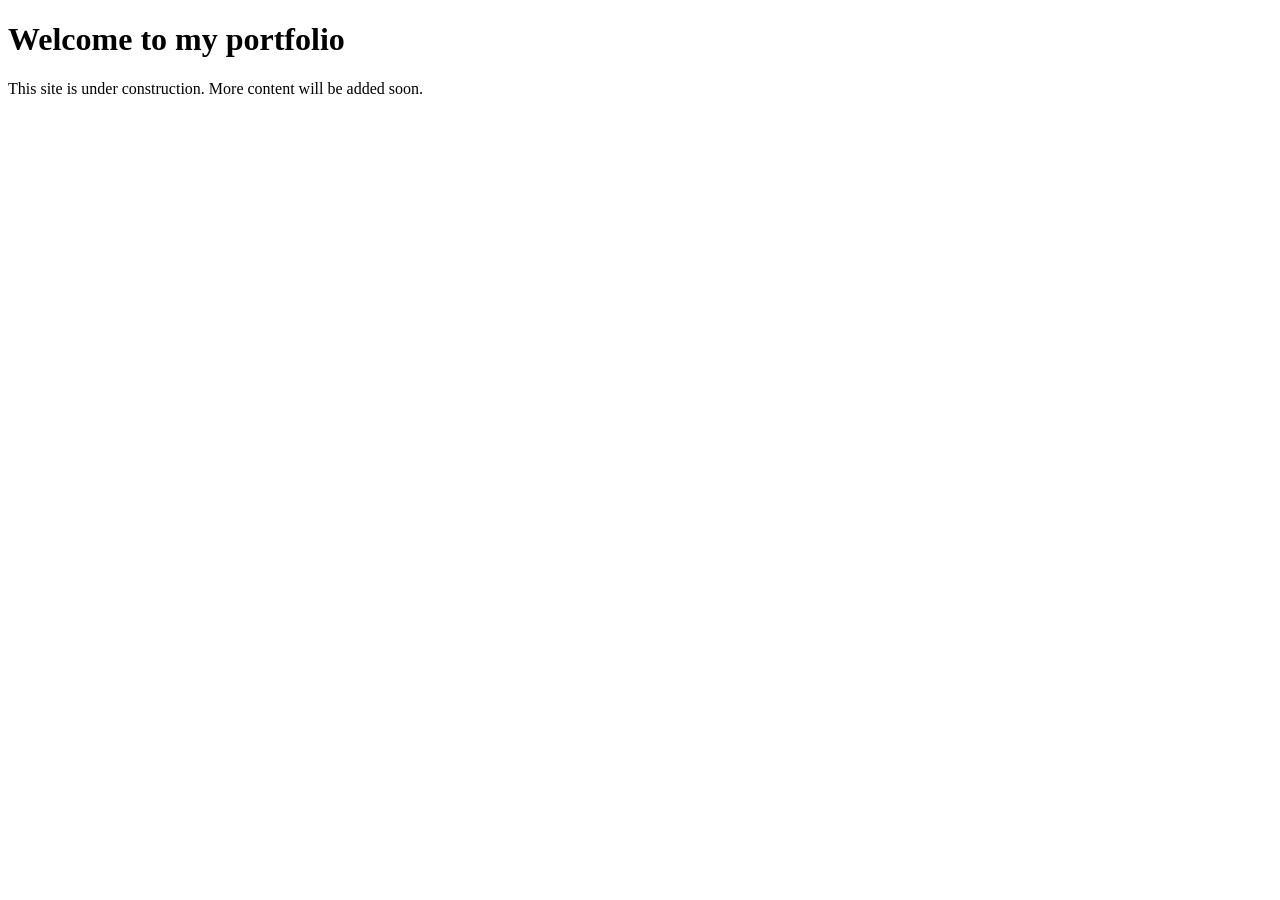
==== index.html @ eb9c18d4 "Add initial index.html skeleton" ====
<!DOCTYPE html>
<html>
<head>
  <meta charset="UTF-8">
  <meta name="viewport" content="width=device-width, initial-scale=1" />
  <title>Portfolio</title>
</head>
<body>
  <h1>Welcome to my portfolio</h1>
  <p>This site is under construction. More content will be added soon.</p>
</body>
</html>
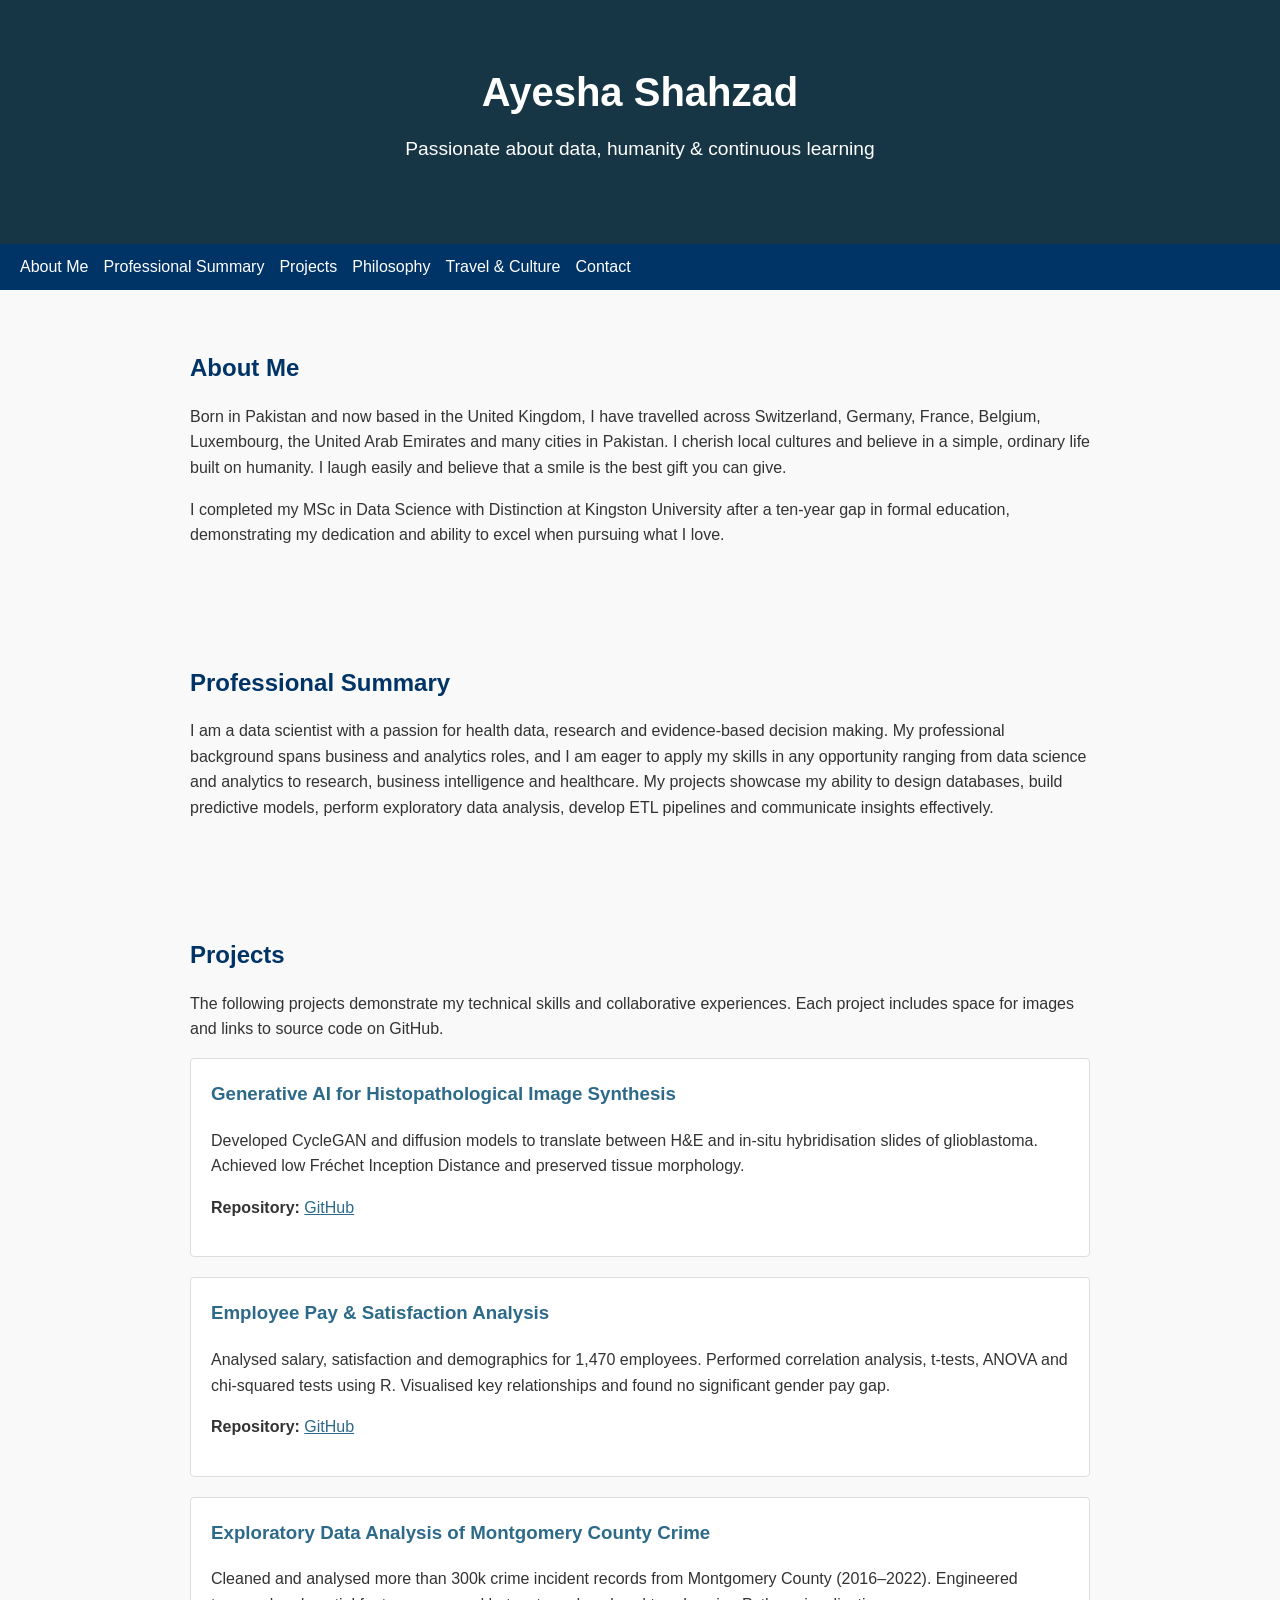
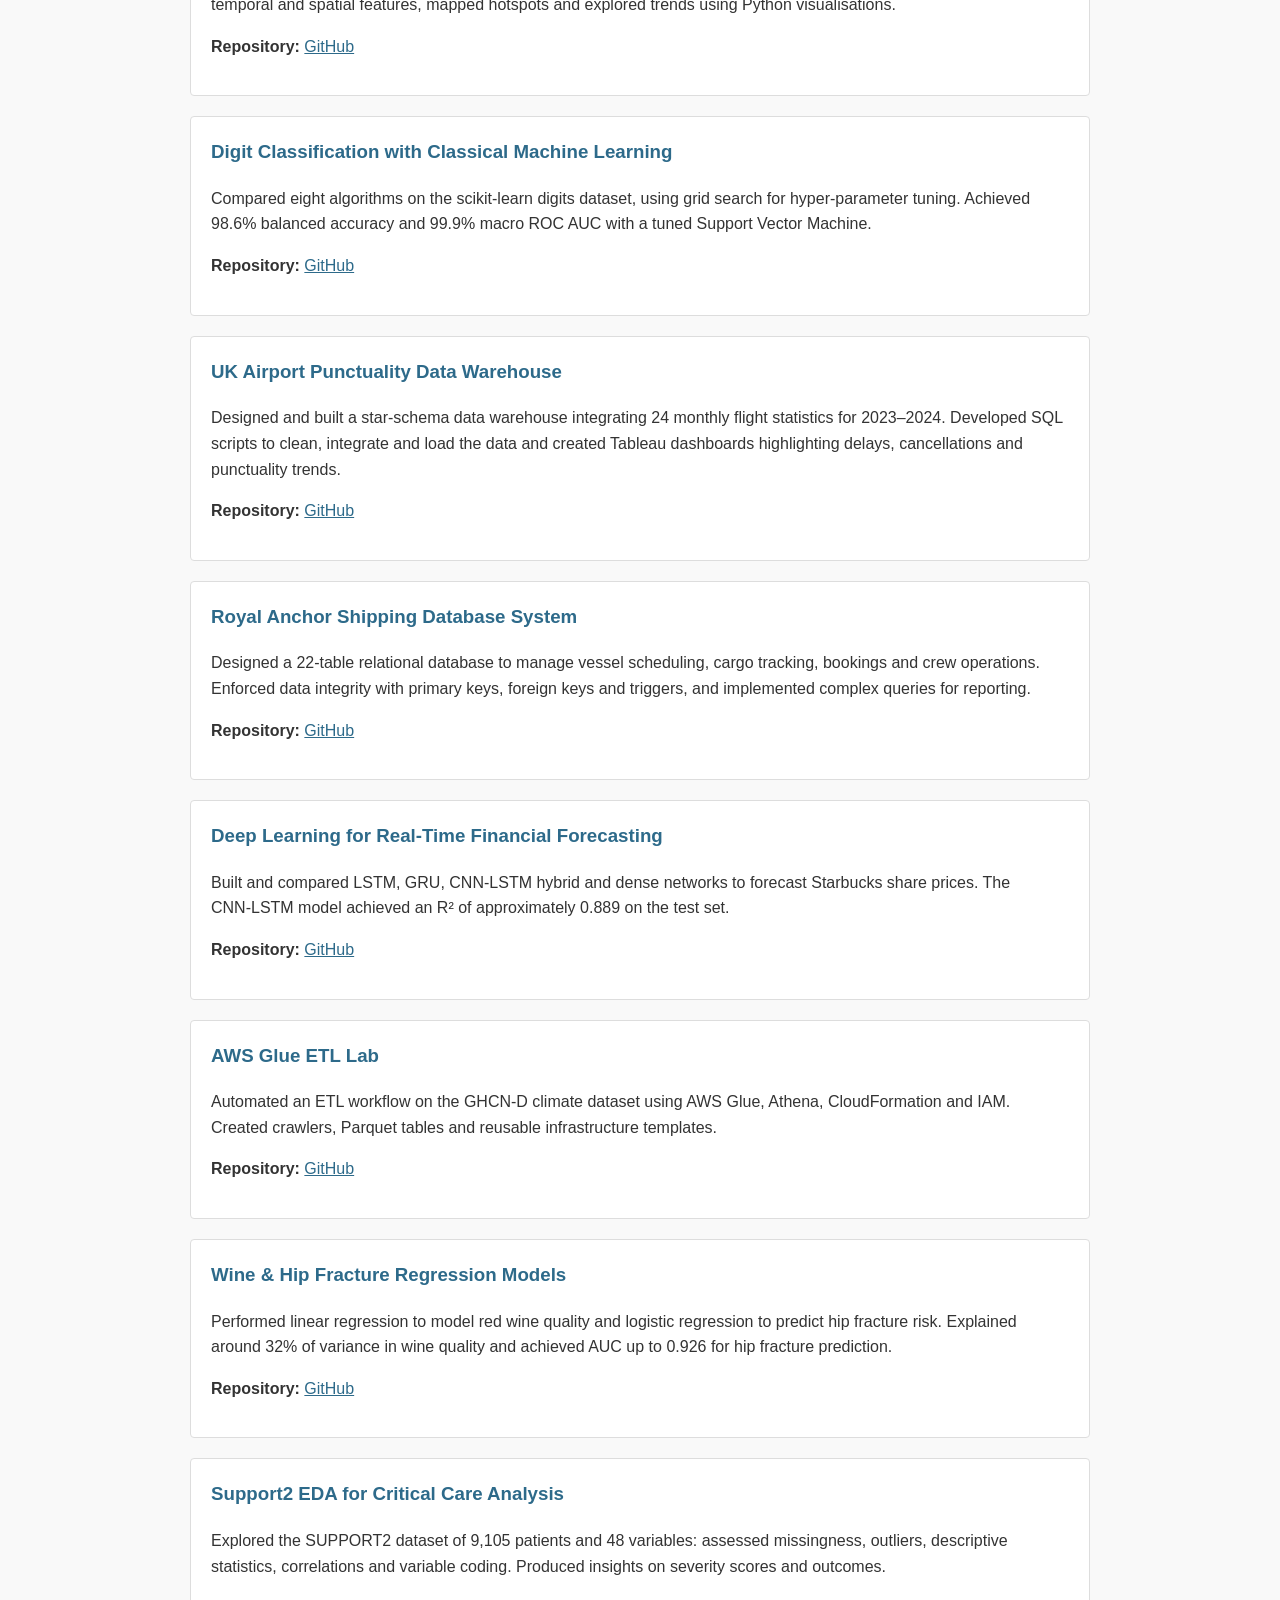
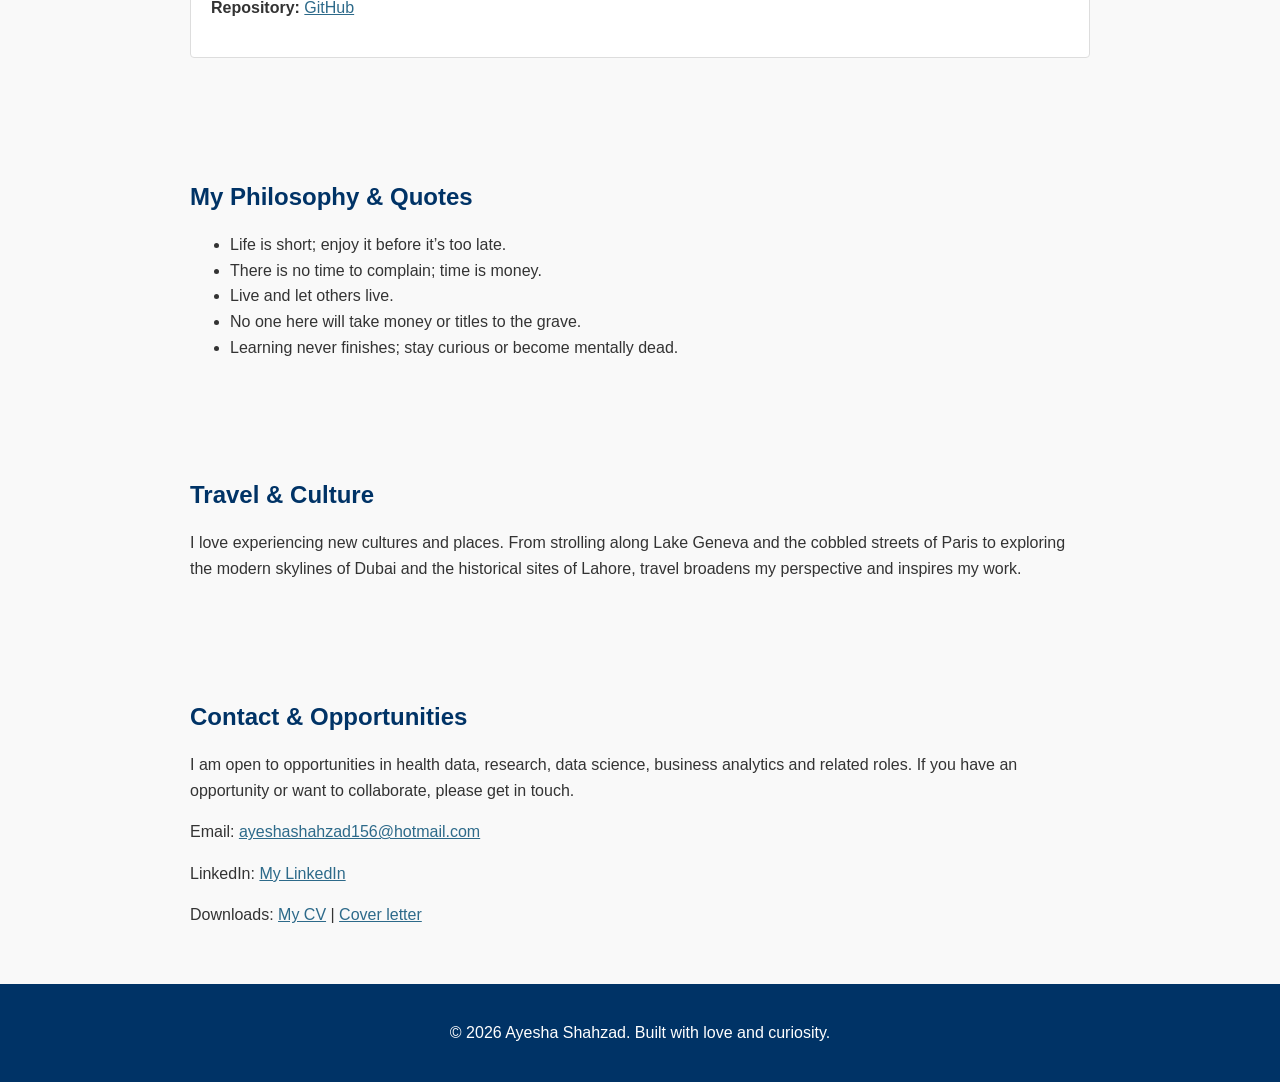
==== commit 99a1454f: "Update index.html with full portfolio content Updated the title and added a structured layout with s" ====
--- a/index.html
+++ b/index.html
@@ -1,12 +1,142 @@
 <!DOCTYPE html>
-<html>
+<html lang="en">
 <head>
   <meta charset="UTF-8">
   <meta name="viewport" content="width=device-width, initial-scale=1" />
-  <title>Portfolio</title>
+  <title>Ayesha Shahzad - Data Scientist Portfolio</title>
+  <link rel="stylesheet" href="style.css" />
 </head>
 <body>
-  <h1>Welcome to my portfolio</h1>
-  <p>This site is under construction. More content will be added soon.</p>
+  <header class="hero">
+    <h1>Ayesha Shahzad</h1>
+    <p class="tagline">Passionate about data, humanity & continuous learning</p>
+  </header>
+
+  <nav>
+    <ul>
+      <li><a href="#about">About Me</a></li>
+      <li><a href="#professional">Professional Summary</a></li>
+      <li><a href="#projects">Projects</a></li>
+      <li><a href="#philosophy">Philosophy</a></li>
+      <li><a href="#travel">Travel & Culture</a></li>
+      <li><a href="#contact">Contact</a></li>
+    </ul>
+  </nav>
+
+  <section id="about">
+    <h2>About Me</h2>
+    <p>Born in Pakistan and now based in the United Kingdom, I have travelled across Switzerland, Germany, France, Belgium, Luxembourg, the United Arab Emirates and many cities in Pakistan. I cherish local cultures and believe in a simple, ordinary life built on humanity. I laugh easily and believe that a smile is the best gift you can give.</p>
+    <p>I completed my MSc in Data Science with Distinction at Kingston University after a ten‑year gap in formal education, demonstrating my dedication and ability to excel when pursuing what I love.</p>
+  </section>
+
+  <section id="professional">
+    <h2>Professional Summary</h2>
+    <p>I am a data scientist with a passion for health data, research and evidence‑based decision making. My professional background spans business and analytics roles, and I am eager to apply my skills in any opportunity ranging from data science and analytics to research, business intelligence and healthcare. My projects showcase my ability to design databases, build predictive models, perform exploratory data analysis, develop ETL pipelines and communicate insights effectively.</p>
+  </section>
+
+  <section id="projects">
+    <h2>Projects</h2>
+    <p>The following projects demonstrate my technical skills and collaborative experiences. Each project includes space for images and links to source code on GitHub.</p>
+
+    <div class="project">
+      <h3>Generative AI for Histopathological Image Synthesis</h3>
+      <p>Developed CycleGAN and diffusion models to translate between H&E and in‑situ hybridisation slides of glioblastoma. Achieved low Fréchet Inception Distance and preserved tissue morphology.</p>
+      <p><strong>Repository:</strong> <a href="https://github.com/Ayesha-code-arch/generative-learning-applied-on-the-ivygap-medical-imaging-data" target="_blank">GitHub</a></p>
+      <div class="gallery"></div>
+    </div>
+
+    <div class="project">
+      <h3>Employee Pay & Satisfaction Analysis</h3>
+      <p>Analysed salary, satisfaction and demographics for 1,470 employees. Performed correlation analysis, t‑tests, ANOVA and chi‑squared tests using R. Visualised key relationships and found no significant gender pay gap.</p>
+      <p><strong>Repository:</strong> <a href="https://github.com/Ayesha-code-arch/employee-pay-satisfaction-analysis" target="_blank">GitHub</a></p>
+      <div class="gallery"></div>
+    </div>
+
+    <div class="project">
+      <h3>Exploratory Data Analysis of Montgomery County Crime</h3>
+      <p>Cleaned and analysed more than 300k crime incident records from Montgomery County (2016–2022). Engineered temporal and spatial features, mapped hotspots and explored trends using Python visualisations.</p>
+      <p><strong>Repository:</strong> <a href="https://github.com/Ayesha-code-arch/montgomery-crime-eda" target="_blank">GitHub</a></p>
+      <div class="gallery"></div>
+    </div>
+
+    <div class="project">
+      <h3>Digit Classification with Classical Machine Learning</h3>
+      <p>Compared eight algorithms on the scikit‑learn digits dataset, using grid search for hyper‑parameter tuning. Achieved 98.6% balanced accuracy and 99.9% macro ROC AUC with a tuned Support Vector Machine.</p>
+      <p><strong>Repository:</strong> <a href="https://github.com/Ayesha-code-arch/digit-classification-ml" target="_blank">GitHub</a></p>
+      <div class="gallery"></div>
+    </div>
+
+    <div class="project">
+      <h3>UK Airport Punctuality Data Warehouse</h3>
+      <p>Designed and built a star‑schema data warehouse integrating 24 monthly flight statistics for 2023–2024. Developed SQL scripts to clean, integrate and load the data and created Tableau dashboards highlighting delays, cancellations and punctuality trends.</p>
+      <p><strong>Repository:</strong> <a href="https://github.com/Ayesha-code-arch/uk-airport-punctuality-data-warehouse" target="_blank">GitHub</a></p>
+      <div class="gallery"></div>
+    </div>
+
+    <div class="project">
+      <h3>Royal Anchor Shipping Database System</h3>
+      <p>Designed a 22‑table relational database to manage vessel scheduling, cargo tracking, bookings and crew operations. Enforced data integrity with primary keys, foreign keys and triggers, and implemented complex queries for reporting.</p>
+      <p><strong>Repository:</strong> <a href="https://github.com/Ayesha-code-arch/royal-anchor-shipping-database" target="_blank">GitHub</a></p>
+      <div class="gallery"></div>
+    </div>
+
+    <div class="project">
+      <h3>Deep Learning for Real‑Time Financial Forecasting</h3>
+      <p>Built and compared LSTM, GRU, CNN‑LSTM hybrid and dense networks to forecast Starbucks share prices. The CNN‑LSTM model achieved an R² of approximately 0.889 on the test set.</p>
+      <p><strong>Repository:</strong> <a href="https://github.com/Ayesha-code-arch/financial-forecasting-cnn-lstm" target="_blank">GitHub</a></p>
+      <div class="gallery"></div>
+    </div>
+
+    <div class="project">
+      <h3>AWS Glue ETL Lab</h3>
+      <p>Automated an ETL workflow on the GHCN‑D climate dataset using AWS Glue, Athena, CloudFormation and IAM. Created crawlers, Parquet tables and reusable infrastructure templates.</p>
+      <p><strong>Repository:</strong> <a href="https://github.com/Ayesha-code-arch/aws-glue-etl-lab" target="_blank">GitHub</a></p>
+      <div class="gallery"></div>
+    </div>
+
+    <div class="project">
+      <h3>Wine & Hip Fracture Regression Models</h3>
+      <p>Performed linear regression to model red wine quality and logistic regression to predict hip fracture risk. Explained around 32% of variance in wine quality and achieved AUC up to 0.926 for hip fracture prediction.</p>
+      <p><strong>Repository:</strong> <a href="https://github.com/Ayesha-code-arch/wine-hip-fracture-regression" target="_blank">GitHub</a></p>
+      <div class="gallery"></div>
+    </div>
+
+    <div class="project">
+      <h3>Support2 EDA for Critical Care Analysis</h3>
+      <p>Explored the SUPPORT2 dataset of 9,105 patients and 48 variables: assessed missingness, outliers, descriptive statistics, correlations and variable coding. Produced insights on severity scores and outcomes.</p>
+      <p><strong>Repository:</strong> <a href="https://github.com/Ayesha-code-arch/support2-eda" target="_blank">GitHub</a></p>
+      <div class="gallery"></div>
+    </div>
+
+  </section>
+
+  <section id="philosophy">
+    <h2>My Philosophy & Quotes</h2>
+    <ul>
+      <li>Life is short; enjoy it before it’s too late.</li>
+      <li>There is no time to complain; time is money.</li>
+      <li>Live and let others live.</li>
+      <li>No one here will take money or titles to the grave.</li>
+      <li>Learning never finishes; stay curious or become mentally dead.</li>
+    </ul>
+  </section>
+
+  <section id="travel">
+    <h2>Travel & Culture</h2>
+    <p>I love experiencing new cultures and places. From strolling along Lake Geneva and the cobbled streets of Paris to exploring the modern skylines of Dubai and the historical sites of Lahore, travel broadens my perspective and inspires my work.</p>
+  </section>
+
+  <section id="contact">
+    <h2>Contact & Opportunities</h2>
+    <p>I am open to opportunities in health data, research, data science, business analytics and related roles. If you have an opportunity or want to collaborate, please get in touch.</p>
+    <p>Email: <a href="mailto:ayeshashahzad156@hotmail.com">ayeshashahzad156@hotmail.com</a></p>
+    <p>LinkedIn: <a href="https://www.linkedin.com/in/" target="_blank">My LinkedIn</a></p>
+    <p>Downloads: <a href="downloads/cv.pdf" target="_blank">My CV</a> | <a href="downloads/cover_letter.txt" target="_blank">Cover letter</a></p>
+  </section>
+
+  <footer>
+    <p>&copy; 2026 Ayesha Shahzad. Built with love and curiosity.</p>
+  </footer>
+
 </body>
 </html>
--- a/style.css
+++ b/style.css
@@ -0,0 +1,99 @@
+body {
+  font-family: Arial, sans-serif;
+  line-height: 1.6;
+  margin: 0;
+  padding: 0;
+  background: #f9f9f9;
+  color: #333;
+}
+
+header.hero {
+  background: linear-gradient(rgba(0,0,0,0.5), rgba(0,0,0,0.5)), #2d6a8a;
+  color: #fff;
+  text-align: center;
+  padding: 60px 20px;
+}
+
+header.hero h1 {
+  margin: 0;
+  font-size: 2.5rem;
+}
+
+header.hero .tagline {
+  font-size: 1.2rem;
+  margin-top: 10px;
+}
+
+nav {
+  background: #003366;
+  color: #fff;
+  padding: 10px 20px;
+}
+
+nav ul {
+  list-style: none;
+  margin: 0;
+  padding: 0;
+  display: flex;
+  flex-wrap: wrap;
+}
+
+nav ul li {
+  margin-right: 15px;
+}
+
+nav ul li a {
+  color: #fff;
+  text-decoration: none;
+}
+
+section {
+  padding: 40px 20px;
+  max-width: 900px;
+  margin: auto;
+}
+
+section h2 {
+  color: #003366;
+  margin-bottom: 10px;
+}
+
+.project {
+  border: 1px solid #ddd;
+  padding: 20px;
+  margin-bottom: 20px;
+  background: #fff;
+  border-radius: 4px;
+}
+
+.project h3 {
+  margin-top: 0;
+  color: #2d6a8a;
+}
+
+.gallery {
+  display: flex;
+  overflow-x: auto;
+  margin-top: 10px;
+}
+
+.gallery img {
+  max-height: 150px;
+  margin-right: 10px;
+  border-radius: 4px;
+}
+
+footer {
+  text-align: center;
+  padding: 20px;
+  background: #003366;
+  color: #fff;
+}
+
+a {
+  color: #2d6a8a;
+}
+
+a:hover {
+  text-decoration: underline;
+}
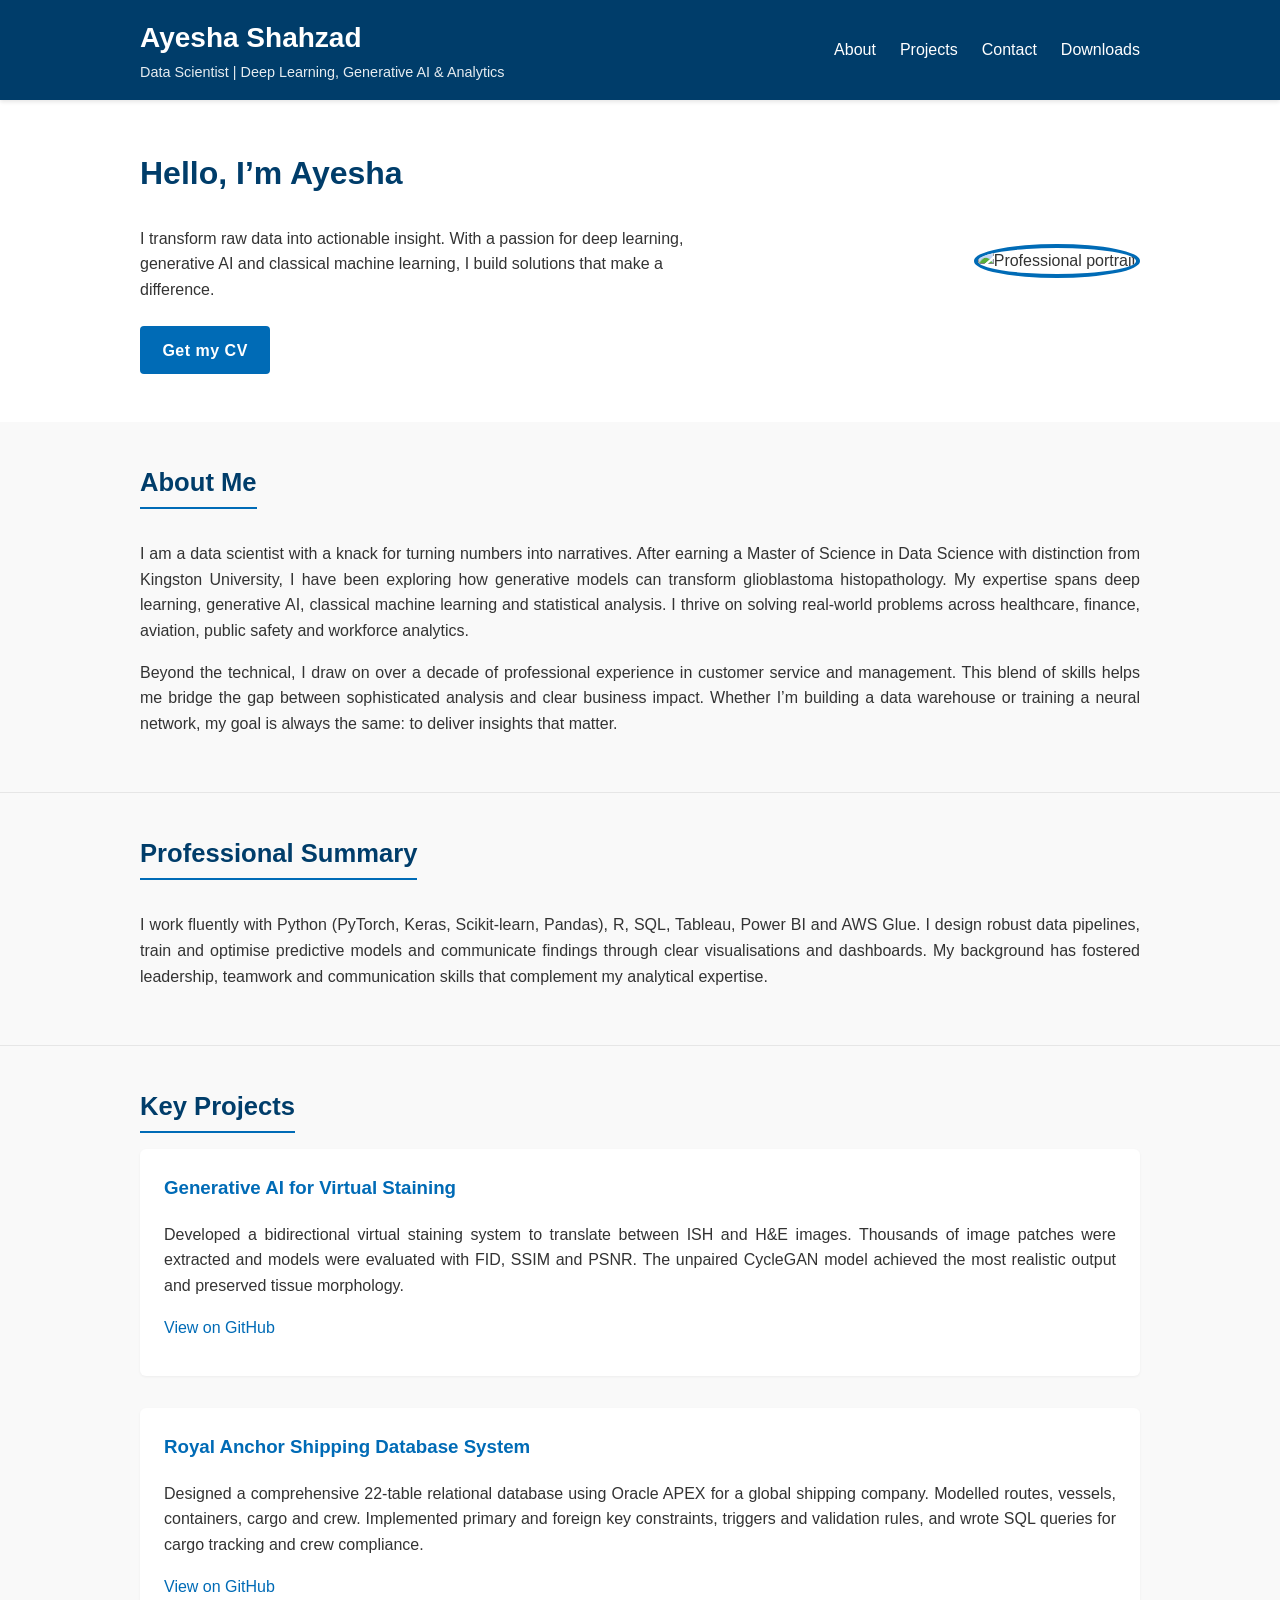
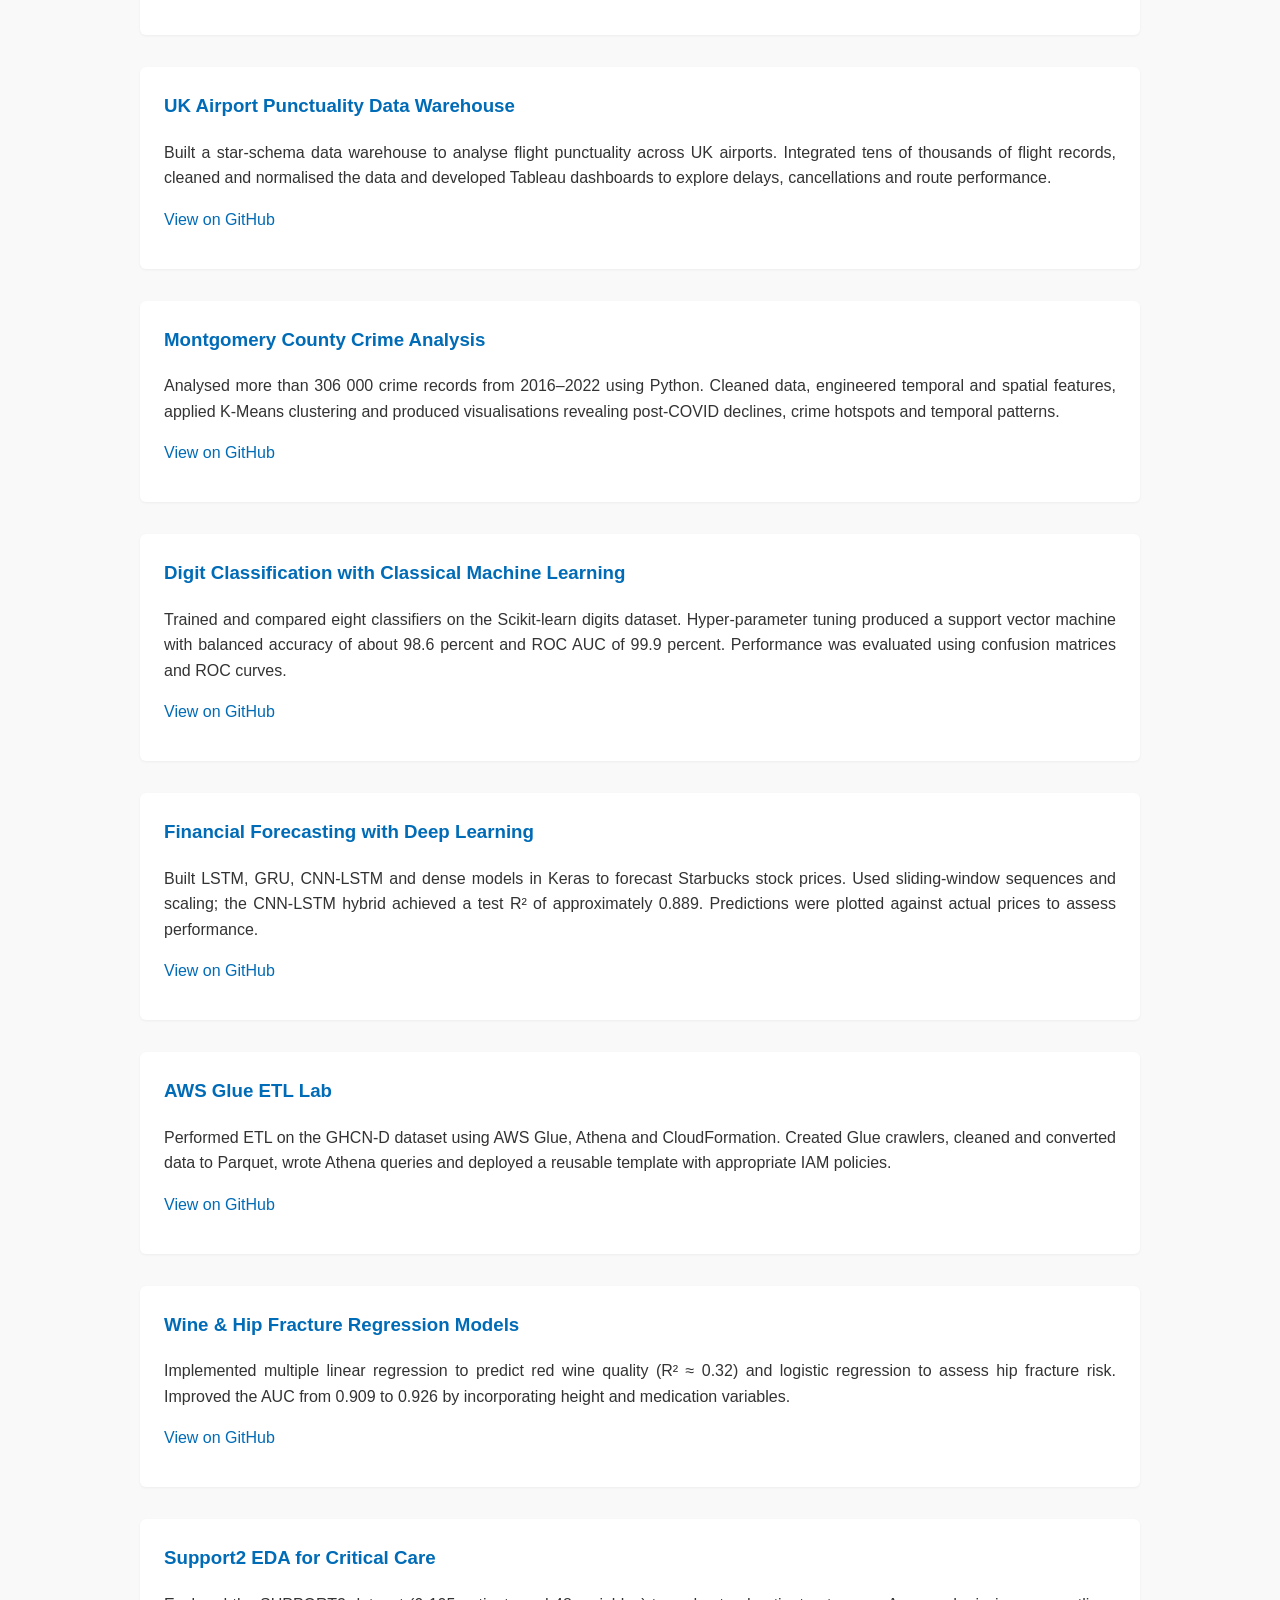
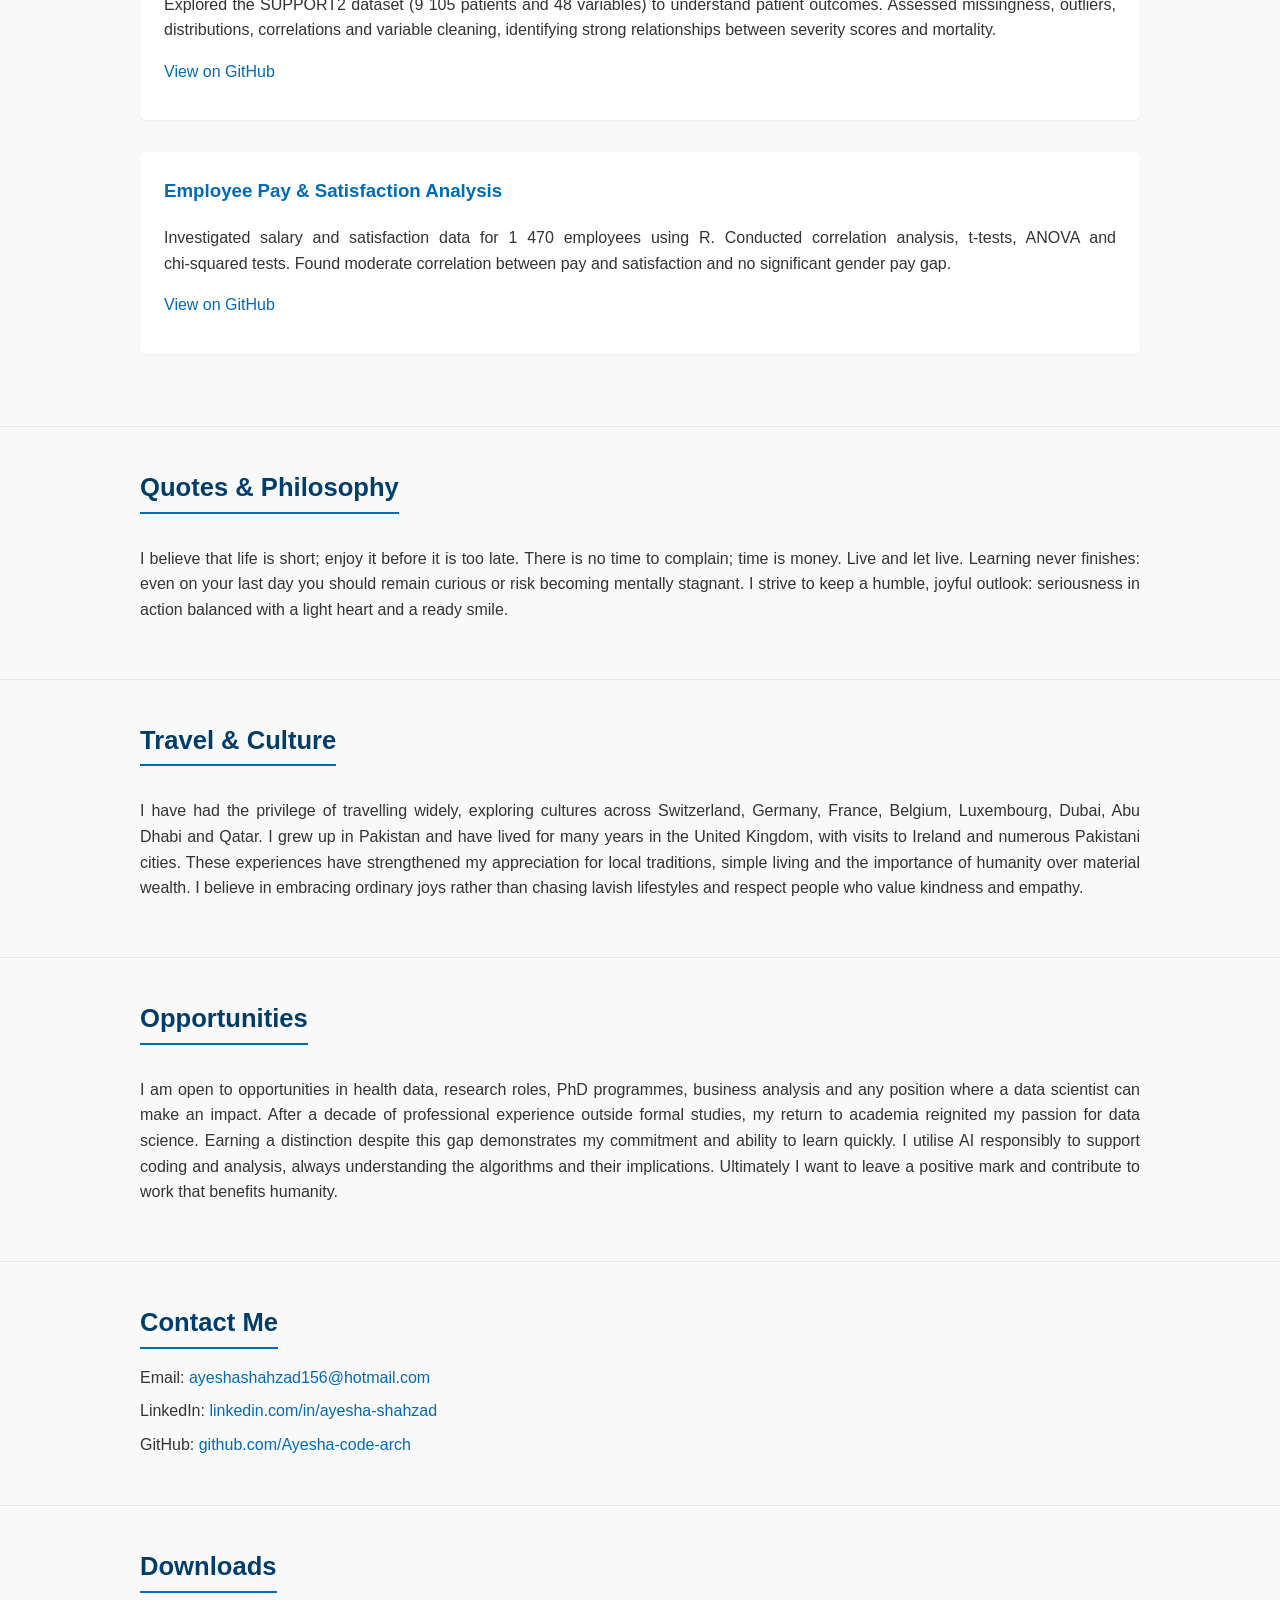
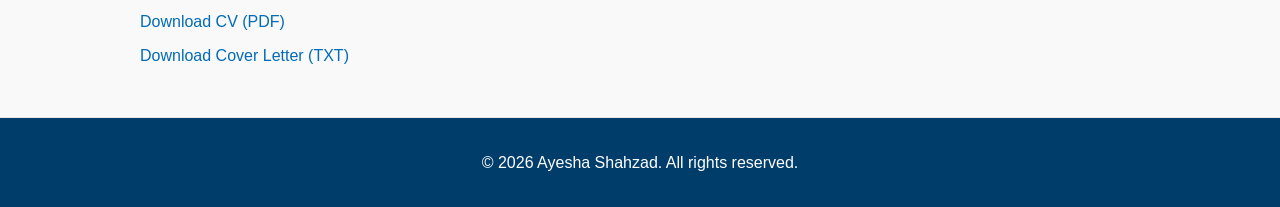
==== commit feff85b3: "Update portfolio website with new design, content, and downloads" ====
--- a/index.html
+++ b/index.html
@@ -1,142 +1,211 @@
 <!DOCTYPE html>
 <html lang="en">
 <head>
-  <meta charset="UTF-8">
-  <meta name="viewport" content="width=device-width, initial-scale=1" />
-  <title>Ayesha Shahzad - Data Scientist Portfolio</title>
-  <link rel="stylesheet" href="style.css" />
+    <meta charset="UTF-8">
+    <meta name="viewport" content="width=device-width, initial-scale=1.0">
+    <title>Ayesha Shahzad | Data Scientist</title>
+    <meta name="description" content="Portfolio of data scientist Ayesha Shahzad showcasing deep learning, generative AI and analytics projects.">
+    <link rel="stylesheet" href="style.css">
 </head>
 <body>
-  <header class="hero">
-    <h1>Ayesha Shahzad</h1>
-    <p class="tagline">Passionate about data, humanity & continuous learning</p>
-  </header>
-
-  <nav>
-    <ul>
-      <li><a href="#about">About Me</a></li>
-      <li><a href="#professional">Professional Summary</a></li>
-      <li><a href="#projects">Projects</a></li>
-      <li><a href="#philosophy">Philosophy</a></li>
-      <li><a href="#travel">Travel & Culture</a></li>
-      <li><a href="#contact">Contact</a></li>
-    </ul>
-  </nav>
-
-  <section id="about">
-    <h2>About Me</h2>
-    <p>Born in Pakistan and now based in the United Kingdom, I have travelled across Switzerland, Germany, France, Belgium, Luxembourg, the United Arab Emirates and many cities in Pakistan. I cherish local cultures and believe in a simple, ordinary life built on humanity. I laugh easily and believe that a smile is the best gift you can give.</p>
-    <p>I completed my MSc in Data Science with Distinction at Kingston University after a ten‑year gap in formal education, demonstrating my dedication and ability to excel when pursuing what I love.</p>
-  </section>
-
-  <section id="professional">
-    <h2>Professional Summary</h2>
-    <p>I am a data scientist with a passion for health data, research and evidence‑based decision making. My professional background spans business and analytics roles, and I am eager to apply my skills in any opportunity ranging from data science and analytics to research, business intelligence and healthcare. My projects showcase my ability to design databases, build predictive models, perform exploratory data analysis, develop ETL pipelines and communicate insights effectively.</p>
-  </section>
-
-  <section id="projects">
-    <h2>Projects</h2>
-    <p>The following projects demonstrate my technical skills and collaborative experiences. Each project includes space for images and links to source code on GitHub.</p>
-
-    <div class="project">
-      <h3>Generative AI for Histopathological Image Synthesis</h3>
-      <p>Developed CycleGAN and diffusion models to translate between H&E and in‑situ hybridisation slides of glioblastoma. Achieved low Fréchet Inception Distance and preserved tissue morphology.</p>
-      <p><strong>Repository:</strong> <a href="https://github.com/Ayesha-code-arch/generative-learning-applied-on-the-ivygap-medical-imaging-data" target="_blank">GitHub</a></p>
-      <div class="gallery"></div>
-    </div>
-
-    <div class="project">
-      <h3>Employee Pay & Satisfaction Analysis</h3>
-      <p>Analysed salary, satisfaction and demographics for 1,470 employees. Performed correlation analysis, t‑tests, ANOVA and chi‑squared tests using R. Visualised key relationships and found no significant gender pay gap.</p>
-      <p><strong>Repository:</strong> <a href="https://github.com/Ayesha-code-arch/employee-pay-satisfaction-analysis" target="_blank">GitHub</a></p>
-      <div class="gallery"></div>
-    </div>
-
-    <div class="project">
-      <h3>Exploratory Data Analysis of Montgomery County Crime</h3>
-      <p>Cleaned and analysed more than 300k crime incident records from Montgomery County (2016–2022). Engineered temporal and spatial features, mapped hotspots and explored trends using Python visualisations.</p>
-      <p><strong>Repository:</strong> <a href="https://github.com/Ayesha-code-arch/montgomery-crime-eda" target="_blank">GitHub</a></p>
-      <div class="gallery"></div>
-    </div>
-
-    <div class="project">
-      <h3>Digit Classification with Classical Machine Learning</h3>
-      <p>Compared eight algorithms on the scikit‑learn digits dataset, using grid search for hyper‑parameter tuning. Achieved 98.6% balanced accuracy and 99.9% macro ROC AUC with a tuned Support Vector Machine.</p>
-      <p><strong>Repository:</strong> <a href="https://github.com/Ayesha-code-arch/digit-classification-ml" target="_blank">GitHub</a></p>
-      <div class="gallery"></div>
-    </div>
-
-    <div class="project">
-      <h3>UK Airport Punctuality Data Warehouse</h3>
-      <p>Designed and built a star‑schema data warehouse integrating 24 monthly flight statistics for 2023–2024. Developed SQL scripts to clean, integrate and load the data and created Tableau dashboards highlighting delays, cancellations and punctuality trends.</p>
-      <p><strong>Repository:</strong> <a href="https://github.com/Ayesha-code-arch/uk-airport-punctuality-data-warehouse" target="_blank">GitHub</a></p>
-      <div class="gallery"></div>
-    </div>
-
-    <div class="project">
-      <h3>Royal Anchor Shipping Database System</h3>
-      <p>Designed a 22‑table relational database to manage vessel scheduling, cargo tracking, bookings and crew operations. Enforced data integrity with primary keys, foreign keys and triggers, and implemented complex queries for reporting.</p>
-      <p><strong>Repository:</strong> <a href="https://github.com/Ayesha-code-arch/royal-anchor-shipping-database" target="_blank">GitHub</a></p>
-      <div class="gallery"></div>
-    </div>
-
-    <div class="project">
-      <h3>Deep Learning for Real‑Time Financial Forecasting</h3>
-      <p>Built and compared LSTM, GRU, CNN‑LSTM hybrid and dense networks to forecast Starbucks share prices. The CNN‑LSTM model achieved an R² of approximately 0.889 on the test set.</p>
-      <p><strong>Repository:</strong> <a href="https://github.com/Ayesha-code-arch/financial-forecasting-cnn-lstm" target="_blank">GitHub</a></p>
-      <div class="gallery"></div>
-    </div>
-
-    <div class="project">
-      <h3>AWS Glue ETL Lab</h3>
-      <p>Automated an ETL workflow on the GHCN‑D climate dataset using AWS Glue, Athena, CloudFormation and IAM. Created crawlers, Parquet tables and reusable infrastructure templates.</p>
-      <p><strong>Repository:</strong> <a href="https://github.com/Ayesha-code-arch/aws-glue-etl-lab" target="_blank">GitHub</a></p>
-      <div class="gallery"></div>
-    </div>
-
-    <div class="project">
-      <h3>Wine & Hip Fracture Regression Models</h3>
-      <p>Performed linear regression to model red wine quality and logistic regression to predict hip fracture risk. Explained around 32% of variance in wine quality and achieved AUC up to 0.926 for hip fracture prediction.</p>
-      <p><strong>Repository:</strong> <a href="https://github.com/Ayesha-code-arch/wine-hip-fracture-regression" target="_blank">GitHub</a></p>
-      <div class="gallery"></div>
-    </div>
-
-    <div class="project">
-      <h3>Support2 EDA for Critical Care Analysis</h3>
-      <p>Explored the SUPPORT2 dataset of 9,105 patients and 48 variables: assessed missingness, outliers, descriptive statistics, correlations and variable coding. Produced insights on severity scores and outcomes.</p>
-      <p><strong>Repository:</strong> <a href="https://github.com/Ayesha-code-arch/support2-eda" target="_blank">GitHub</a></p>
-      <div class="gallery"></div>
-    </div>
-
-  </section>
-
-  <section id="philosophy">
-    <h2>My Philosophy & Quotes</h2>
-    <ul>
-      <li>Life is short; enjoy it before it’s too late.</li>
-      <li>There is no time to complain; time is money.</li>
-      <li>Live and let others live.</li>
-      <li>No one here will take money or titles to the grave.</li>
-      <li>Learning never finishes; stay curious or become mentally dead.</li>
-    </ul>
-  </section>
-
-  <section id="travel">
-    <h2>Travel & Culture</h2>
-    <p>I love experiencing new cultures and places. From strolling along Lake Geneva and the cobbled streets of Paris to exploring the modern skylines of Dubai and the historical sites of Lahore, travel broadens my perspective and inspires my work.</p>
-  </section>
-
-  <section id="contact">
-    <h2>Contact & Opportunities</h2>
-    <p>I am open to opportunities in health data, research, data science, business analytics and related roles. If you have an opportunity or want to collaborate, please get in touch.</p>
-    <p>Email: <a href="mailto:ayeshashahzad156@hotmail.com">ayeshashahzad156@hotmail.com</a></p>
-    <p>LinkedIn: <a href="https://www.linkedin.com/in/" target="_blank">My LinkedIn</a></p>
-    <p>Downloads: <a href="downloads/cv.pdf" target="_blank">My CV</a> | <a href="downloads/cover_letter.txt" target="_blank">Cover letter</a></p>
-  </section>
-
-  <footer>
-    <p>&copy; 2026 Ayesha Shahzad. Built with love and curiosity.</p>
-  </footer>
-
+    <!-- Header with navigation -->
+    <header>
+        <div class="container header-content">
+            <div class="logo">
+                <h1>Ayesha&nbsp;Shahzad</h1>
+                <p class="tagline">Data Scientist&nbsp;|&nbsp;Deep Learning, Generative AI &amp; Analytics</p>
+            </div>
+            <nav>
+                <ul>
+                    <li><a href="#about">About</a></li>
+                    <li><a href="#projects">Projects</a></li>
+                    <li><a href="#contact">Contact</a></li>
+                    <li><a href="#downloads">Downloads</a></li>
+                </ul>
+            </nav>
+        </div>
+    </header>
+
+    <!-- Hero section -->
+    <section id="hero" class="hero">
+        <div class="container hero-content">
+            <div class="hero-text">
+                <h2>Hello, I’m Ayesha</h2>
+                <p>I transform raw data into actionable insight. With a passion for deep learning, generative AI and classical machine learning, I build solutions that make a difference.</p>
+                <a class="button" href="#downloads">Get my CV</a>
+            </div>
+            <div class="hero-image">
+                <img src="images/profile.png" alt="Professional portrait" />
+            </div>
+        </div>
+    </section>
+
+    <!-- About section -->
+    <section id="about" class="section">
+        <div class="container">
+            <h2>About Me</h2>
+            <p>I am a data scientist with a knack for turning numbers into narratives. After earning a Master of Science in Data Science with distinction from Kingston University, I have been exploring how generative models can transform glioblastoma histopathology. My expertise spans deep learning, generative AI, classical machine learning and statistical analysis. I thrive on solving real‑world problems across healthcare, finance, aviation, public safety and workforce analytics.</p>
+            <p>Beyond the technical, I draw on over a decade of professional experience in customer service and management. This blend of skills helps me bridge the gap between sophisticated analysis and clear business impact. Whether I’m building a data warehouse or training a neural network, my goal is always the same: to deliver insights that matter.</p>
+        </div>
+    </section>
+
+    <!-- Professional summary -->
+    <section id="summary" class="section">
+        <div class="container">
+            <h2>Professional Summary</h2>
+            <p>I work fluently with Python (PyTorch, Keras, Scikit‑learn, Pandas), R, SQL, Tableau, Power&nbsp;BI and AWS Glue. I design robust data pipelines, train and optimise predictive models and communicate findings through clear visualisations and dashboards. My background has fostered leadership, teamwork and communication skills that complement my analytical expertise.</p>
+        </div>
+    </section>
+
+    <!-- Projects section -->
+    <section id="projects" class="section">
+        <div class="container">
+            <h2>Key Projects</h2>
+            <!-- Project 1 -->
+            <div class="project">
+                <h3>Generative AI for Virtual Staining</h3>
+                <p>Developed a bidirectional virtual staining system to translate between ISH and H&E images. Thousands of image patches were extracted and models were evaluated with FID, SSIM and PSNR. The unpaired CycleGAN model achieved the most realistic output and preserved tissue morphology.</p>
+                <p><a href="https://github.com/Ayesha-code-arch/generative-learning-applied-on-the-ivygap-medical-imaging-data" target="_blank" rel="noopener">View on GitHub</a></p>
+                <div id="project1-gallery" class="gallery"></div>
+            </div>
+            <!-- Project 2 -->
+            <div class="project">
+                <h3>Royal Anchor Shipping Database System</h3>
+                <p>Designed a comprehensive 22‑table relational database using Oracle&nbsp;APEX for a global shipping company. Modelled routes, vessels, containers, cargo and crew. Implemented primary and foreign key constraints, triggers and validation rules, and wrote SQL queries for cargo tracking and crew compliance.</p>
+                <p><a href="https://github.com/Ayesha-code-arch/royal-anchor-shipping-database" target="_blank" rel="noopener">View on GitHub</a></p>
+                <div id="project2-gallery" class="gallery"></div>
+            </div>
+            <!-- Project 3 -->
+            <div class="project">
+                <h3>UK Airport Punctuality Data Warehouse</h3>
+                <p>Built a star‑schema data warehouse to analyse flight punctuality across UK airports. Integrated tens of thousands of flight records, cleaned and normalised the data and developed Tableau dashboards to explore delays, cancellations and route performance.</p>
+                <p><a href="https://github.com/Ayesha-code-arch/uk-airport-punctuality-data-warehouse" target="_blank" rel="noopener">View on GitHub</a></p>
+                <div id="project3-gallery" class="gallery"></div>
+            </div>
+            <!-- Project 4 -->
+            <div class="project">
+                <h3>Montgomery County Crime Analysis</h3>
+                <p>Analysed more than 306&nbsp;000 crime records from 2016–2022 using Python. Cleaned data, engineered temporal and spatial features, applied K‑Means clustering and produced visualisations revealing post‑COVID declines, crime hotspots and temporal patterns.</p>
+                <p><a href="https://github.com/Ayesha-code-arch/montgomery-crime-eda" target="_blank" rel="noopener">View on GitHub</a></p>
+                <div id="project4-gallery" class="gallery"></div>
+            </div>
+            <!-- Project 5 -->
+            <div class="project">
+                <h3>Digit Classification with Classical Machine Learning</h3>
+                <p>Trained and compared eight classifiers on the Scikit‑learn digits dataset. Hyper‑parameter tuning produced a support vector machine with balanced accuracy of about 98.6&nbsp;percent and ROC&nbsp;AUC of 99.9&nbsp;percent. Performance was evaluated using confusion matrices and ROC curves.</p>
+                <p><a href="https://github.com/Ayesha-code-arch/digit-classification-ml" target="_blank" rel="noopener">View on GitHub</a></p>
+                <div id="project5-gallery" class="gallery"></div>
+            </div>
+            <!-- Project 6 -->
+            <div class="project">
+                <h3>Financial Forecasting with Deep Learning</h3>
+                <p>Built LSTM, GRU, CNN‑LSTM and dense models in Keras to forecast Starbucks stock prices. Used sliding‑window sequences and scaling; the CNN‑LSTM hybrid achieved a test R² of approximately 0.889. Predictions were plotted against actual prices to assess performance.</p>
+                <p><a href="https://github.com/Ayesha-code-arch/financial-forecasting-cnn-lstm" target="_blank" rel="noopener">View on GitHub</a></p>
+                <div id="project6-gallery" class="gallery"></div>
+            </div>
+            <!-- Project 7 -->
+            <div class="project">
+                <h3>AWS Glue ETL Lab</h3>
+                <p>Performed ETL on the GHCN‑D dataset using AWS Glue, Athena and CloudFormation. Created Glue crawlers, cleaned and converted data to Parquet, wrote Athena queries and deployed a reusable template with appropriate IAM policies.</p>
+                <p><a href="https://github.com/Ayesha-code-arch/aws-glue-etl-lab" target="_blank" rel="noopener">View on GitHub</a></p>
+                <div id="project7-gallery" class="gallery"></div>
+            </div>
+            <!-- Project 8 -->
+            <div class="project">
+                <h3>Wine &amp; Hip Fracture Regression Models</h3>
+                <p>Implemented multiple linear regression to predict red wine quality (R²&nbsp;≈&nbsp;0.32) and logistic regression to assess hip fracture risk. Improved the AUC from 0.909 to 0.926 by incorporating height and medication variables.</p>
+                <p><a href="https://github.com/Ayesha-code-arch/wine-hip-fracture-regression" target="_blank" rel="noopener">View on GitHub</a></p>
+                <div id="project8-gallery" class="gallery"></div>
+            </div>
+            <!-- Project 9 -->
+            <div class="project">
+                <h3>Support2 EDA for Critical Care</h3>
+                <p>Explored the SUPPORT2 dataset (9 105 patients and 48 variables) to understand patient outcomes. Assessed missingness, outliers, distributions, correlations and variable cleaning, identifying strong relationships between severity scores and mortality.</p>
+                <p><a href="https://github.com/Ayesha-code-arch/support2-eda" target="_blank" rel="noopener">View on GitHub</a></p>
+                <div id="project9-gallery" class="gallery"></div>
+            </div>
+            <!-- Project 10 -->
+            <div class="project">
+                <h3>Employee Pay &amp; Satisfaction Analysis</h3>
+                <p>Investigated salary and satisfaction data for 1 470 employees using R. Conducted correlation analysis, t‑tests, ANOVA and chi‑squared tests. Found moderate correlation between pay and satisfaction and no significant gender pay gap.</p>
+                <p><a href="https://github.com/Ayesha-code-arch/employee-pay-satisfaction-analysis" target="_blank" rel="noopener">View on GitHub</a></p>
+                <div id="project10-gallery" class="gallery"></div>
+            </div>
+        </div>
+    </section>
+
+    <!-- Philosophy section -->
+    <section id="philosophy" class="section">
+        <div class="container">
+            <h2>Quotes &amp; Philosophy</h2>
+            <p>I believe that life is short; enjoy it before it is too late. There is no time to complain; time is money. Live and let live. Learning never finishes: even on your last day you should remain curious or risk becoming mentally stagnant. I strive to keep a humble, joyful outlook: seriousness in action balanced with a light heart and a ready smile.</p>
+        </div>
+    </section>
+
+    <!-- Travel & culture section -->
+    <section id="culture" class="section">
+        <div class="container">
+            <h2>Travel &amp; Culture</h2>
+            <p>I have had the privilege of travelling widely, exploring cultures across Switzerland, Germany, France, Belgium, Luxembourg, Dubai, Abu Dhabi and Qatar. I grew up in Pakistan and have lived for many years in the United Kingdom, with visits to Ireland and numerous Pakistani cities. These experiences have strengthened my appreciation for local traditions, simple living and the importance of humanity over material wealth. I believe in embracing ordinary joys rather than chasing lavish lifestyles and respect people who value kindness and empathy.</p>
+        </div>
+    </section>
+
+    <!-- Opportunities section -->
+    <section id="opportunities" class="section">
+        <div class="container">
+            <h2>Opportunities</h2>
+            <p>I am open to opportunities in health data, research roles, PhD programmes, business analysis and any position where a data scientist can make an impact. After a decade of professional experience outside formal studies, my return to academia reignited my passion for data science. Earning a distinction despite this gap demonstrates my commitment and ability to learn quickly. I utilise AI responsibly to support coding and analysis, always understanding the algorithms and their implications. Ultimately I want to leave a positive mark and contribute to work that benefits humanity.</p>
+        </div>
+    </section>
+
+    <!-- Contact section -->
+    <section id="contact" class="section">
+        <div class="container">
+            <h2>Contact Me</h2>
+            <ul class="contact-list">
+                <li>Email: <a href="mailto:ayeshashahzad156@hotmail.com">ayeshashahzad156@hotmail.com</a></li>
+                <li>LinkedIn: <a href="https://www.linkedin.com/in/ayesha-shahzad" target="_blank" rel="noopener">linkedin.com/in/ayesha-shahzad</a></li>
+                <li>GitHub: <a href="https://github.com/Ayesha-code-arch" target="_blank" rel="noopener">github.com/Ayesha-code-arch</a></li>
+            </ul>
+        </div>
+    </section>
+
+    <!-- Downloads section -->
+    <section id="downloads" class="section">
+        <div class="container">
+            <h2>Downloads</h2>
+            <ul class="downloads-list">
+                <!-- The files are stored in the root of the repository rather than in a downloads subfolder -->
+                <li><a href="Ayesha_Shahzad_CV.pdf" download>Download CV (PDF)</a></li>
+                <li><a href="Ayesha_Shahzad_Cover_Letter.txt" download>Download Cover Letter (TXT)</a></li>
+            </ul>
+        </div>
+    </section>
+
+    <!-- Footer -->
+    <footer>
+        <div class="container">
+            <p>&copy; 2026 Ayesha Shahzad. All rights reserved.</p>
+        </div>
+    </footer>
+
+    <!-- Gallery loader script -->
+    <script>
+    // Automatically load up to nine images from each project folder
+    document.addEventListener('DOMContentLoaded', () => {
+        for (let i = 1; i <= 10; i++) {
+            const galleryId = `project${i}-gallery`;
+            const gallery = document.getElementById(galleryId);
+            if (!gallery) continue;
+            for (let j = 1; j <= 9; j++) {
+                const img = new Image();
+                img.src = `images/project${i}/${j}.jpg`;
+                img.alt = `Project ${i} image ${j}`;
+                img.onerror = () => { img.remove(); };
+                gallery.appendChild(img);
+            }
+        }
+    });
+    </script>
 </body>
-</html>
+</html>
--- a/style.css
+++ b/style.css
@@ -1,99 +1,228 @@
-body {
-  font-family: Arial, sans-serif;
-  line-height: 1.6;
-  margin: 0;
-  padding: 0;
-  background: #f9f9f9;
-  color: #333;
-}
-
-header.hero {
-  background: linear-gradient(rgba(0,0,0,0.5), rgba(0,0,0,0.5)), #2d6a8a;
-  color: #fff;
-  text-align: center;
-  padding: 60px 20px;
-}
-
-header.hero h1 {
-  margin: 0;
-  font-size: 2.5rem;
-}
-
-header.hero .tagline {
-  font-size: 1.2rem;
-  margin-top: 10px;
-}
-
-nav {
-  background: #003366;
-  color: #fff;
-  padding: 10px 20px;
+/* Root variables for consistent theming */
+:root {
+    --primary: #003d6a;    /* deep navy blue */
+    --secondary: #006bb6;  /* royal blue accent */
+    --background: #f9f9f9; /* light grey background */
+    --text: #333333;       /* dark text colour */
+}
+
+/* Base styles */
+html, body {
+    margin: 0;
+    padding: 0;
+    font-family: "Segoe UI", Roboto, Helvetica, Arial, sans-serif;
+    background-color: var(--background);
+    color: var(--text);
+    line-height: 1.6;
+}
+
+a {
+    color: var(--secondary);
+    text-decoration: none;
+}
+
+a:hover {
+    text-decoration: underline;
+}
+
+/* Container provides consistent horizontal padding */
+.container {
+    width: 100%;
+    max-width: 1000px;
+    margin: 0 auto;
+    padding: 0 1rem;
+}
+
+/* Header and navigation */
+header {
+    background-color: var(--primary);
+    color: #ffffff;
+    padding: 1rem 0;
+    position: sticky;
+    top: 0;
+    z-index: 1000;
+    box-shadow: 0 2px 4px rgba(0,0,0,0.1);
+}
+
+.header-content {
+    display: flex;
+    justify-content: space-between;
+    align-items: center;
+    flex-wrap: wrap;
+}
+
+.logo h1 {
+    margin: 0;
+    font-size: 1.75rem;
+    font-weight: 600;
+}
+
+.logo .tagline {
+    margin: 0;
+    font-size: 0.9rem;
+    opacity: 0.9;
 }
 
 nav ul {
-  list-style: none;
-  margin: 0;
-  padding: 0;
-  display: flex;
-  flex-wrap: wrap;
-}
-
-nav ul li {
-  margin-right: 15px;
+    list-style: none;
+    margin: 0;
+    padding: 0;
+    display: flex;
+    gap: 1.5rem;
 }
 
 nav ul li a {
-  color: #fff;
-  text-decoration: none;
-}
-
-section {
-  padding: 40px 20px;
-  max-width: 900px;
-  margin: auto;
-}
-
-section h2 {
-  color: #003366;
-  margin-bottom: 10px;
-}
-
+    color: #ffffff;
+    font-weight: 500;
+    transition: opacity 0.2s;
+}
+
+nav ul li a:hover {
+    opacity: 0.75;
+}
+
+/* Hero section */
+.hero {
+    background-color: #ffffff;
+    padding: 3rem 0;
+}
+
+.hero-content {
+    display: flex;
+    align-items: center;
+    justify-content: space-between;
+    gap: 2rem;
+    flex-wrap: wrap;
+}
+
+.hero-text h2 {
+    margin-top: 0;
+    font-size: 2rem;
+    font-weight: 700;
+    color: var(--primary);
+}
+
+.hero-text p {
+    margin-bottom: 1.5rem;
+    font-size: 1rem;
+    max-width: 550px;
+}
+
+.button {
+    display: inline-block;
+    padding: 0.7rem 1.4rem;
+    background-color: var(--secondary);
+    color: #ffffff;
+    border-radius: 4px;
+    font-weight: 600;
+    letter-spacing: 0.5px;
+    transition: background-color 0.2s;
+}
+
+.button:hover {
+    background-color: #005797;
+}
+
+.hero-image img {
+    max-width: 280px;
+    width: 100%;
+    border-radius: 50%;
+    border: 4px solid var(--secondary);
+}
+
+/* Section styling */
+.section {
+    padding: 2.5rem 0;
+    border-bottom: 1px solid #e6e6e6;
+}
+
+.section h2 {
+    font-size: 1.6rem;
+    margin-top: 0;
+    margin-bottom: 1rem;
+    color: var(--primary);
+    border-bottom: 2px solid var(--secondary);
+    display: inline-block;
+    padding-bottom: 0.25rem;
+}
+
+.section p {
+    margin-bottom: 1rem;
+    font-size: 1rem;
+    text-align: justify;
+}
+
+/* Projects */
 .project {
-  border: 1px solid #ddd;
-  padding: 20px;
-  margin-bottom: 20px;
-  background: #fff;
-  border-radius: 4px;
+    margin-bottom: 2rem;
+    background-color: #ffffff;
+    padding: 1.5rem;
+    border-radius: 6px;
+    box-shadow: 0 1px 3px rgba(0,0,0,0.05);
 }
 
 .project h3 {
-  margin-top: 0;
-  color: #2d6a8a;
+    margin-top: 0;
+    color: var(--secondary);
+}
+
+.project p {
+    margin-bottom: 0.75rem;
 }
 
 .gallery {
-  display: flex;
-  overflow-x: auto;
-  margin-top: 10px;
+    display: flex;
+    flex-wrap: wrap;
+    gap: 0.5rem;
+    margin-top: 0.75rem;
 }
 
 .gallery img {
-  max-height: 150px;
-  margin-right: 10px;
-  border-radius: 4px;
+    width: calc(33.333% - 0.5rem);
+    height: auto;
+    border-radius: 4px;
+    object-fit: cover;
+    box-shadow: 0 1px 3px rgba(0,0,0,0.05);
+}
+
+/* Contact and downloads */
+.contact-list, .downloads-list {
+    list-style: none;
+    margin: 0;
+    padding: 0;
+}
+
+.contact-list li, .downloads-list li {
+    margin-bottom: 0.5rem;
 }
 
 footer {
-  text-align: center;
-  padding: 20px;
-  background: #003366;
-  color: #fff;
-}
-
-a {
-  color: #2d6a8a;
-}
-
-a:hover {
-  text-decoration: underline;
-}
+    background-color: var(--primary);
+    color: #ffffff;
+    text-align: center;
+    padding: 1rem 0;
+}
+
+/* Responsive design */
+@media (max-width: 768px) {
+    .hero-content {
+        flex-direction: column;
+        text-align: center;
+    }
+    .hero-image img {
+        max-width: 200px;
+        margin: 0 auto;
+    }
+    .header-content {
+        flex-direction: column;
+        align-items: flex-start;
+    }
+    nav ul {
+        flex-wrap: wrap;
+        justify-content: flex-start;
+        margin-top: 0.5rem;
+    }
+    nav ul li {
+        margin-right: 1rem;
+    }
+}
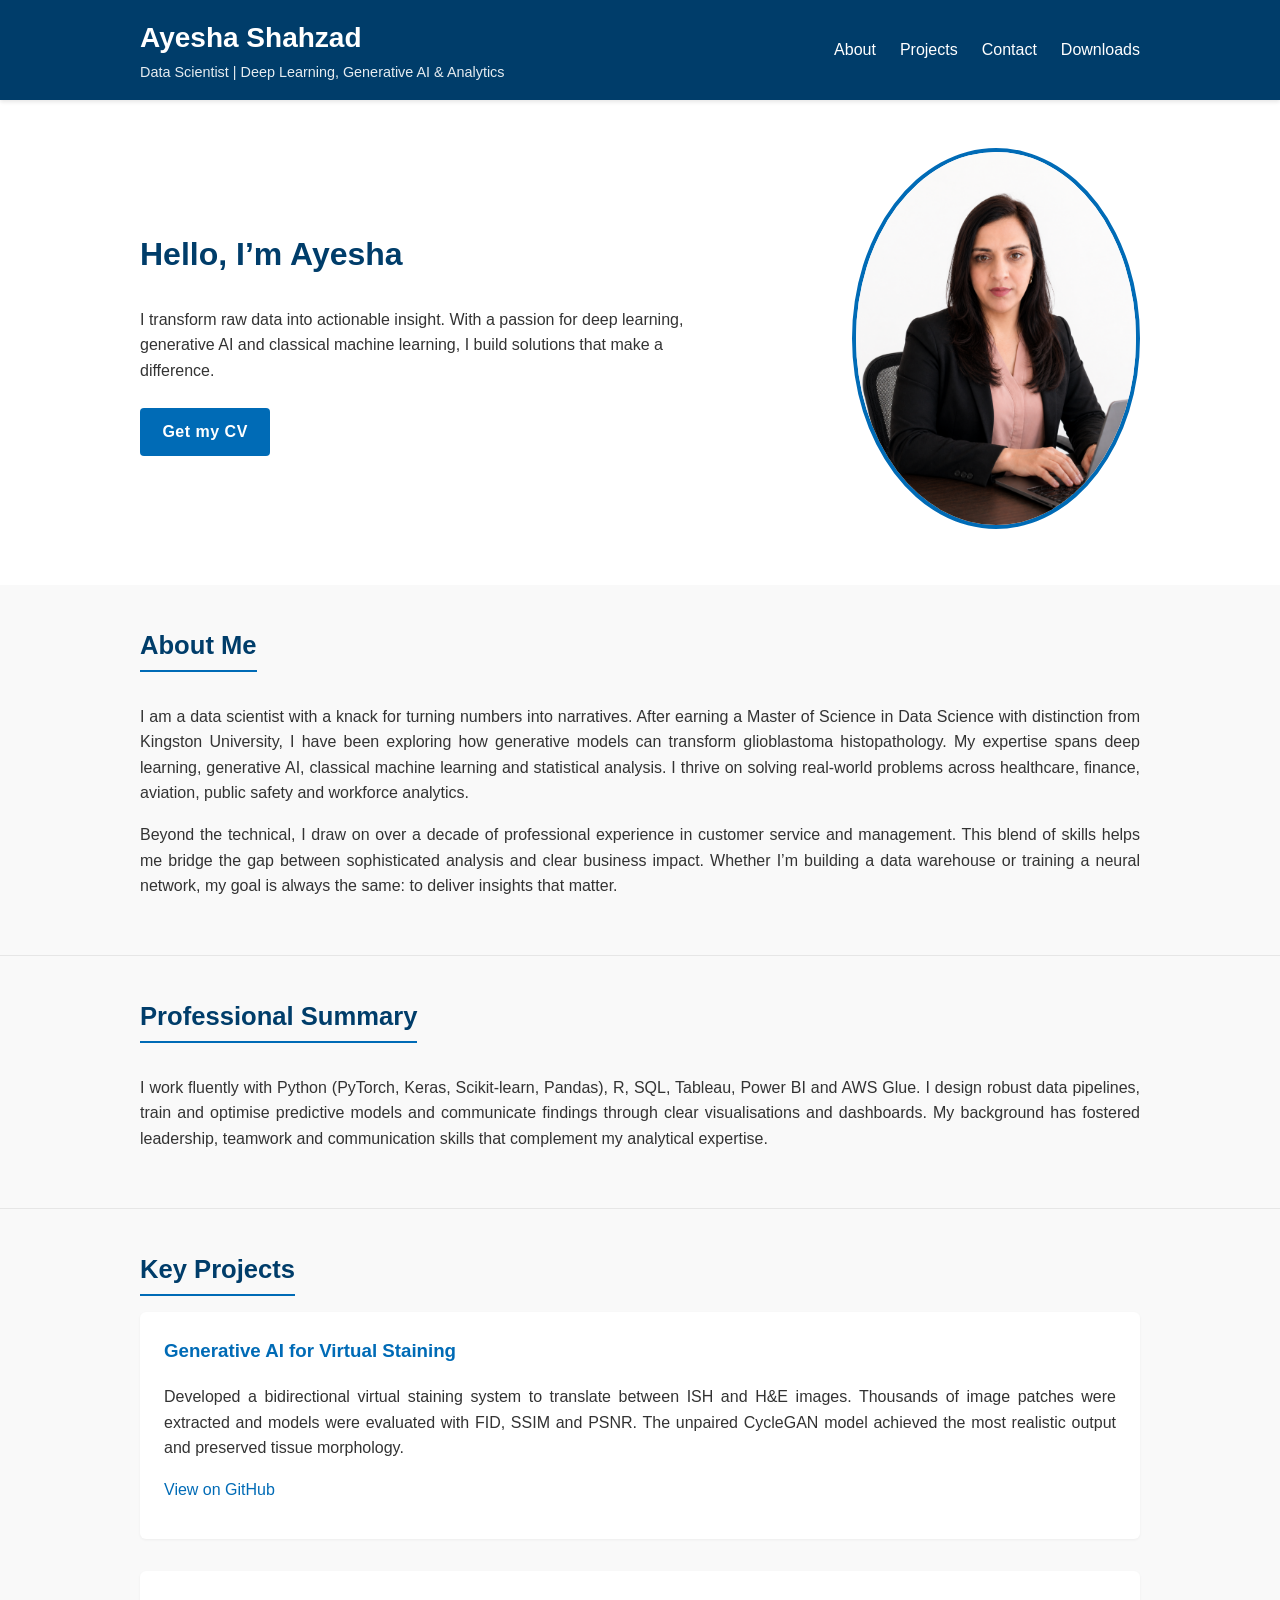
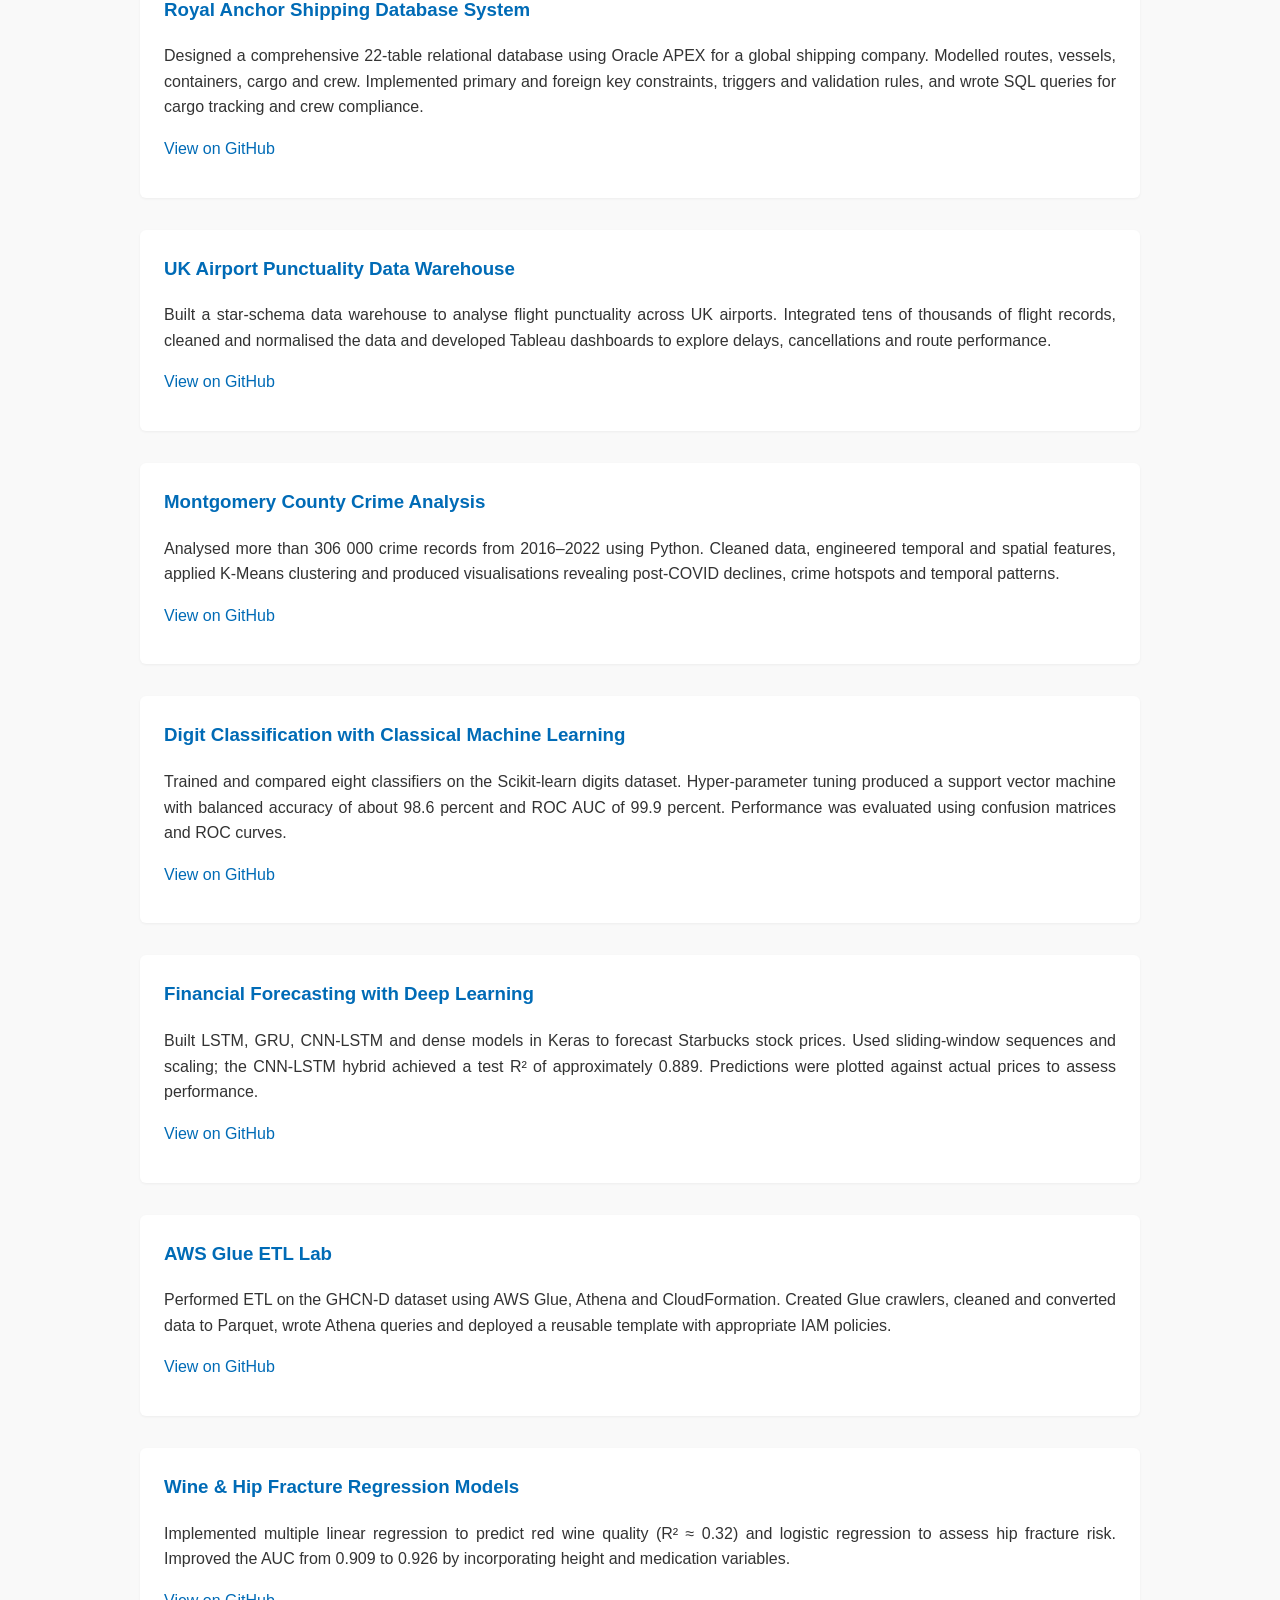
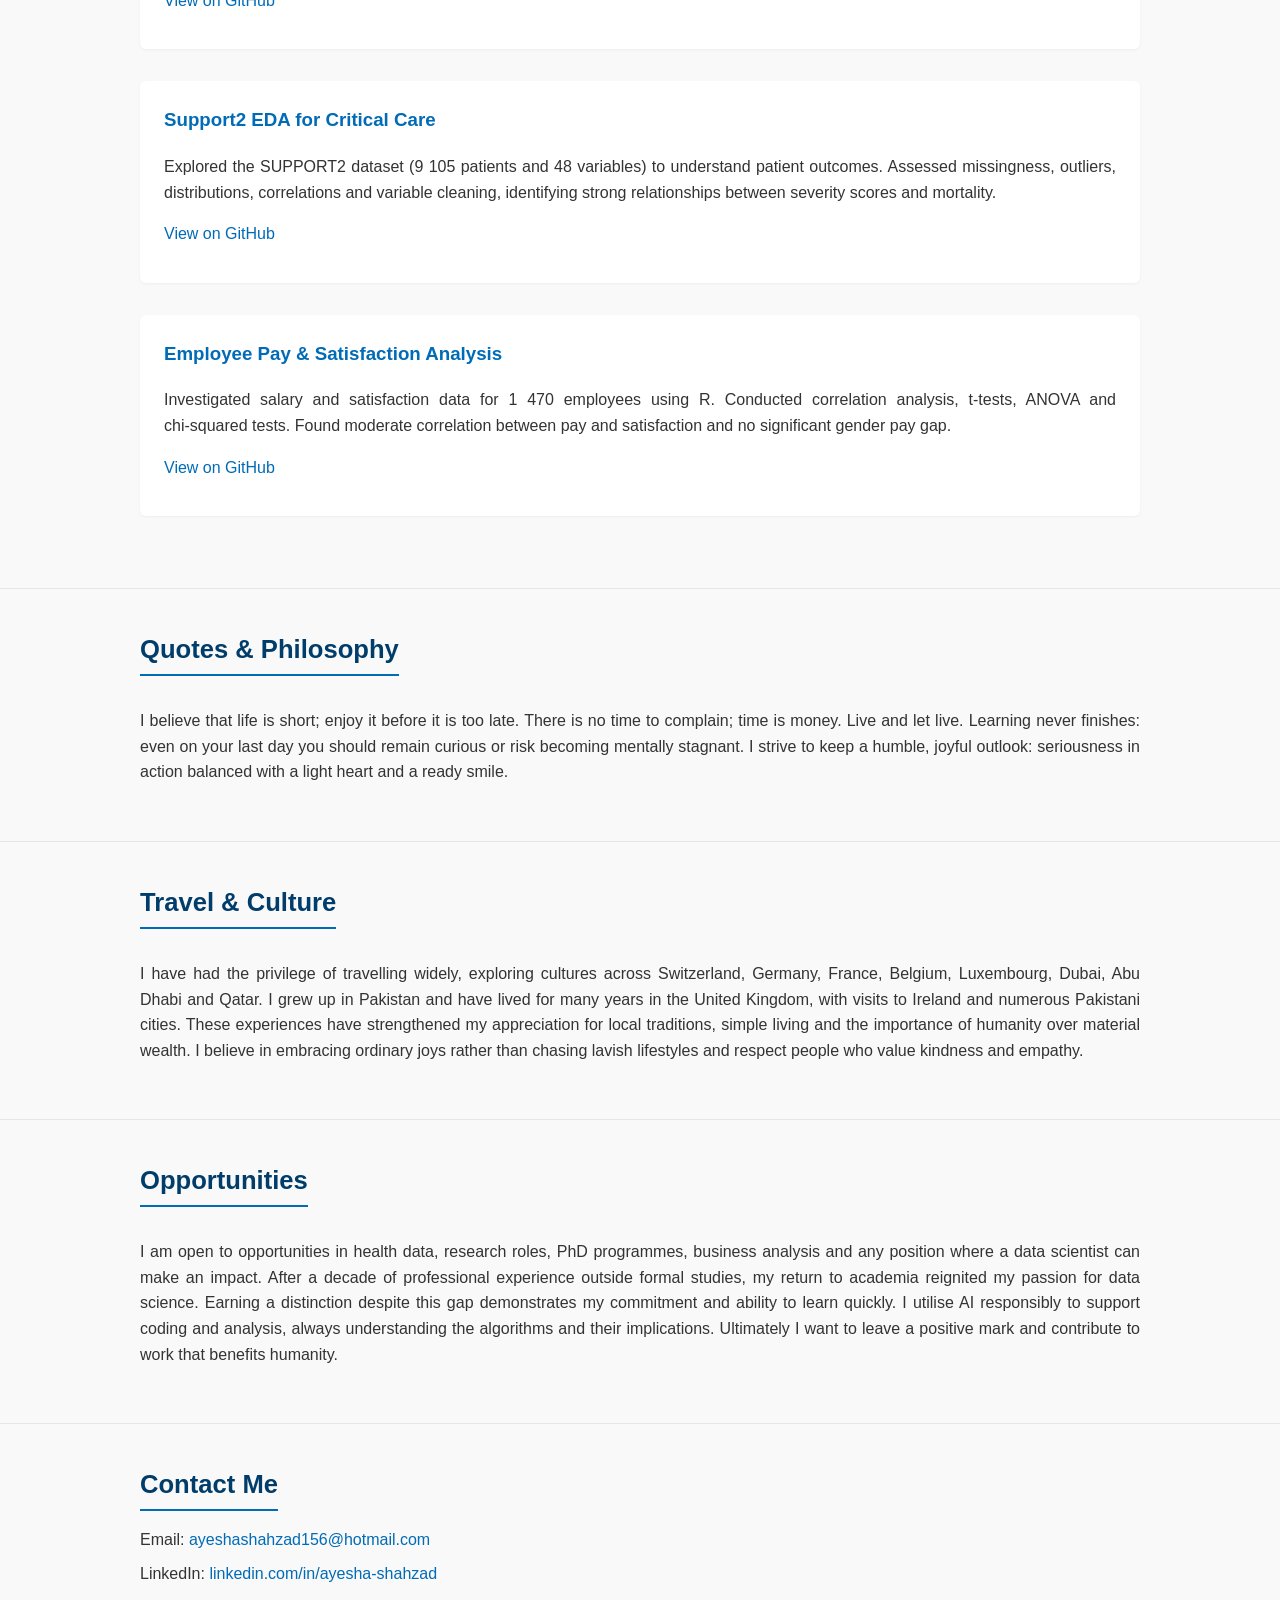
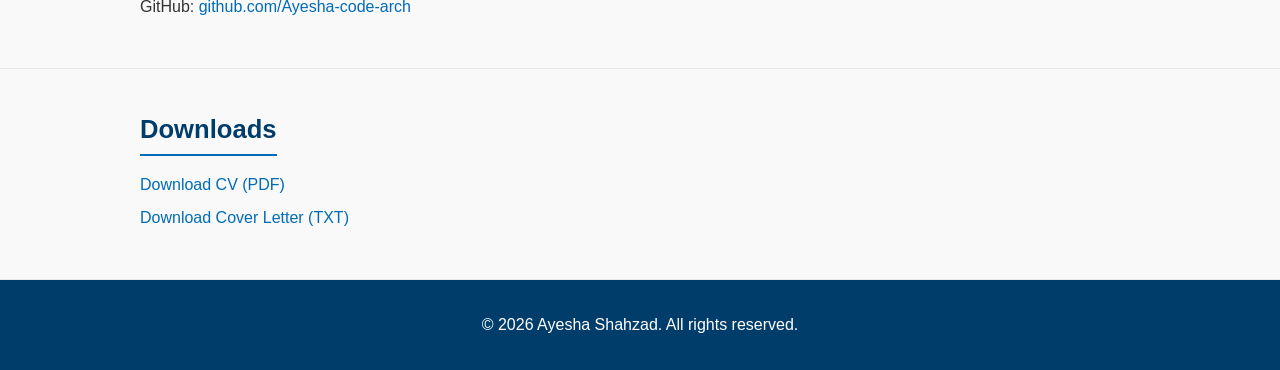
==== commit 4c40618e: "Update index.html with correct image path" ====
--- a/index.html
+++ b/index.html
@@ -35,7 +35,8 @@
                 <a class="button" href="#downloads">Get my CV</a>
             </div>
             <div class="hero-image">
-                <img src="images/profile.png" alt="Professional portrait" />
+                <!-- Adjusted image path to load profile photo from the repository root -->
+                <img src="profile.png" alt="Professional portrait" />
             </div>
         </div>
     </section>
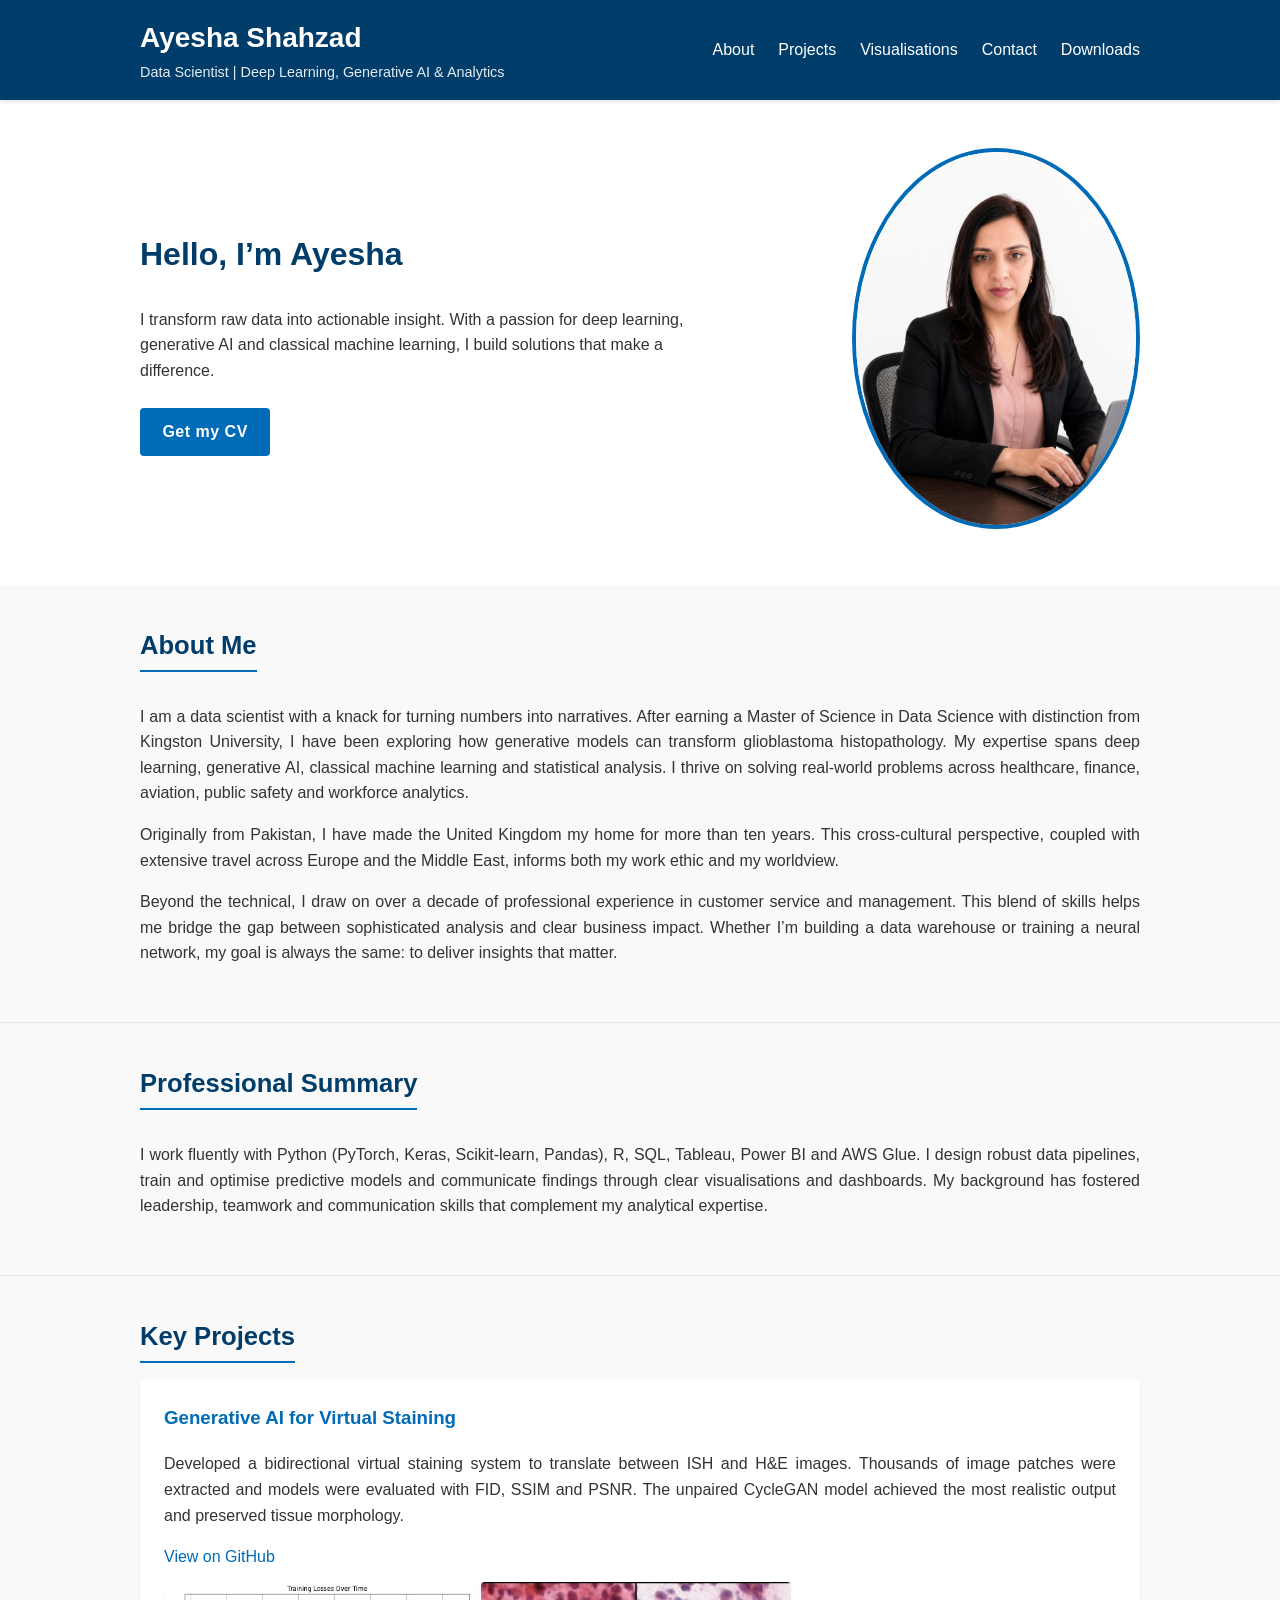
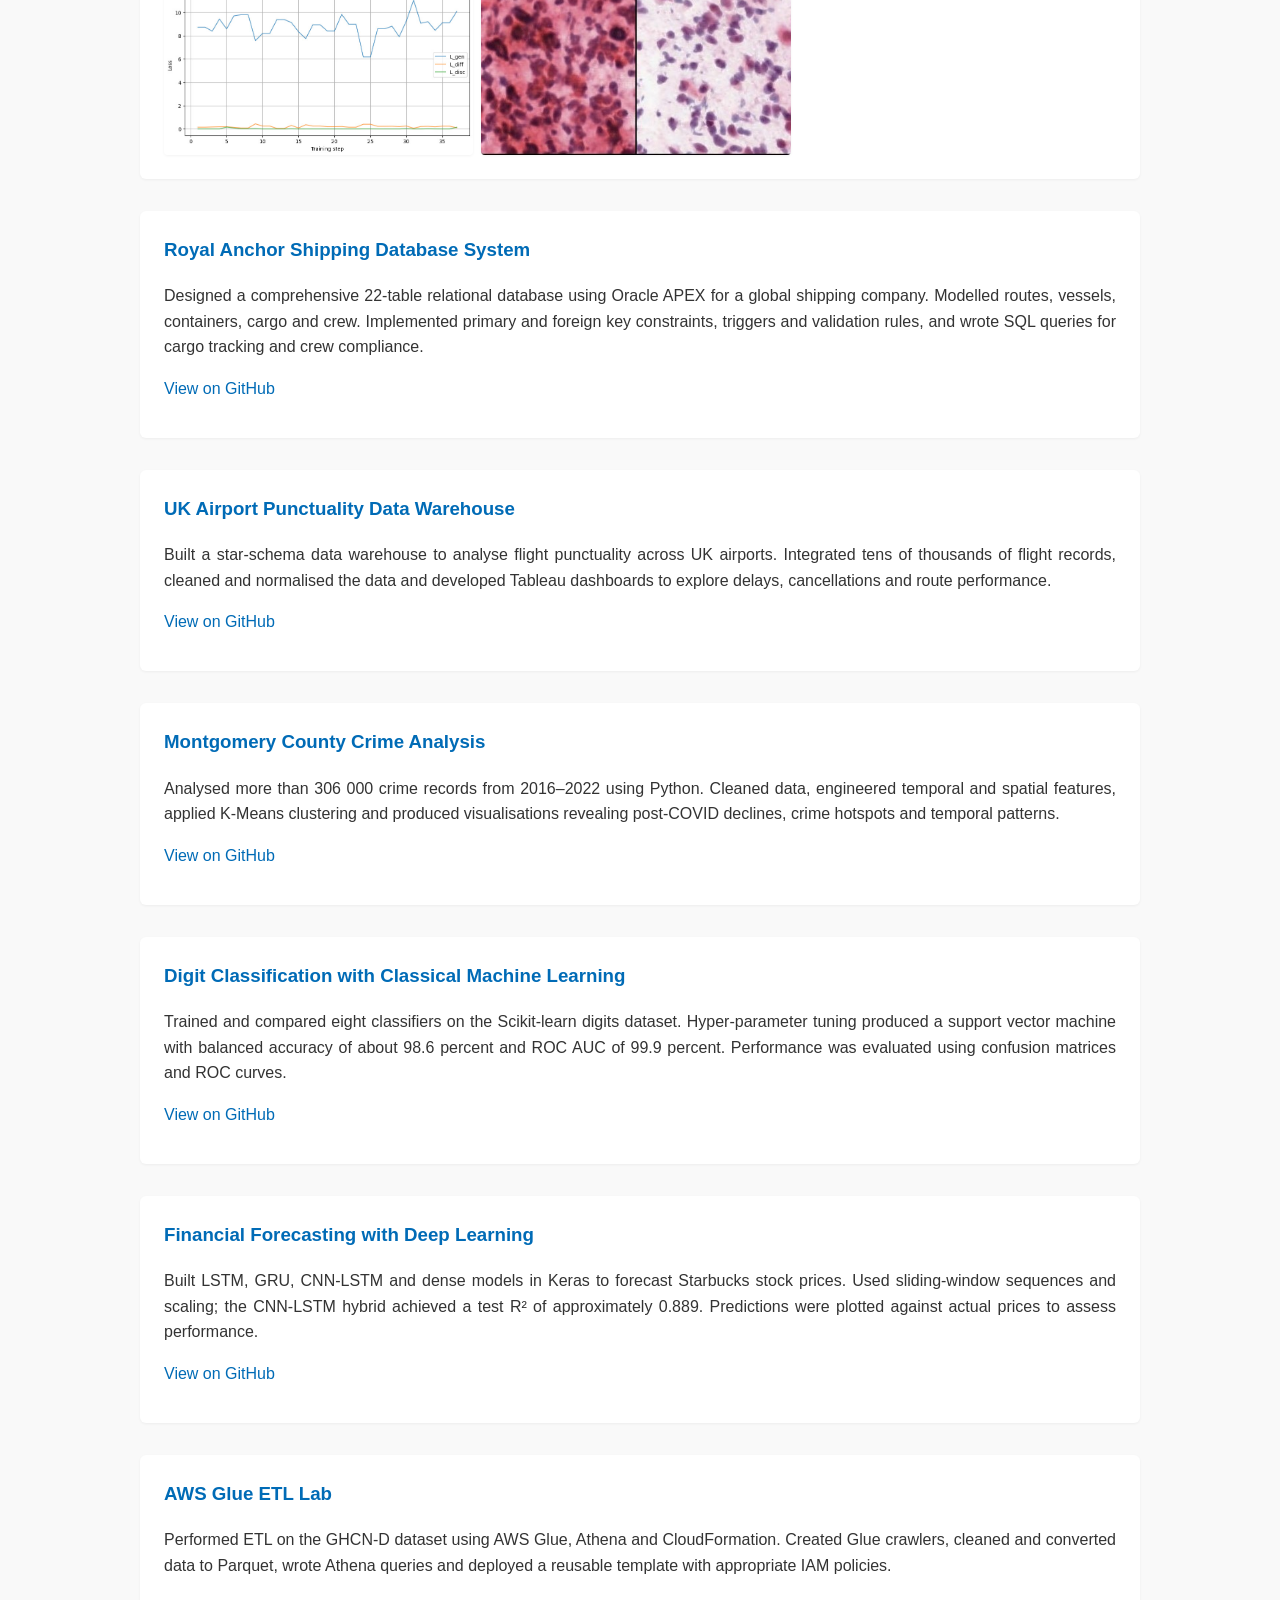
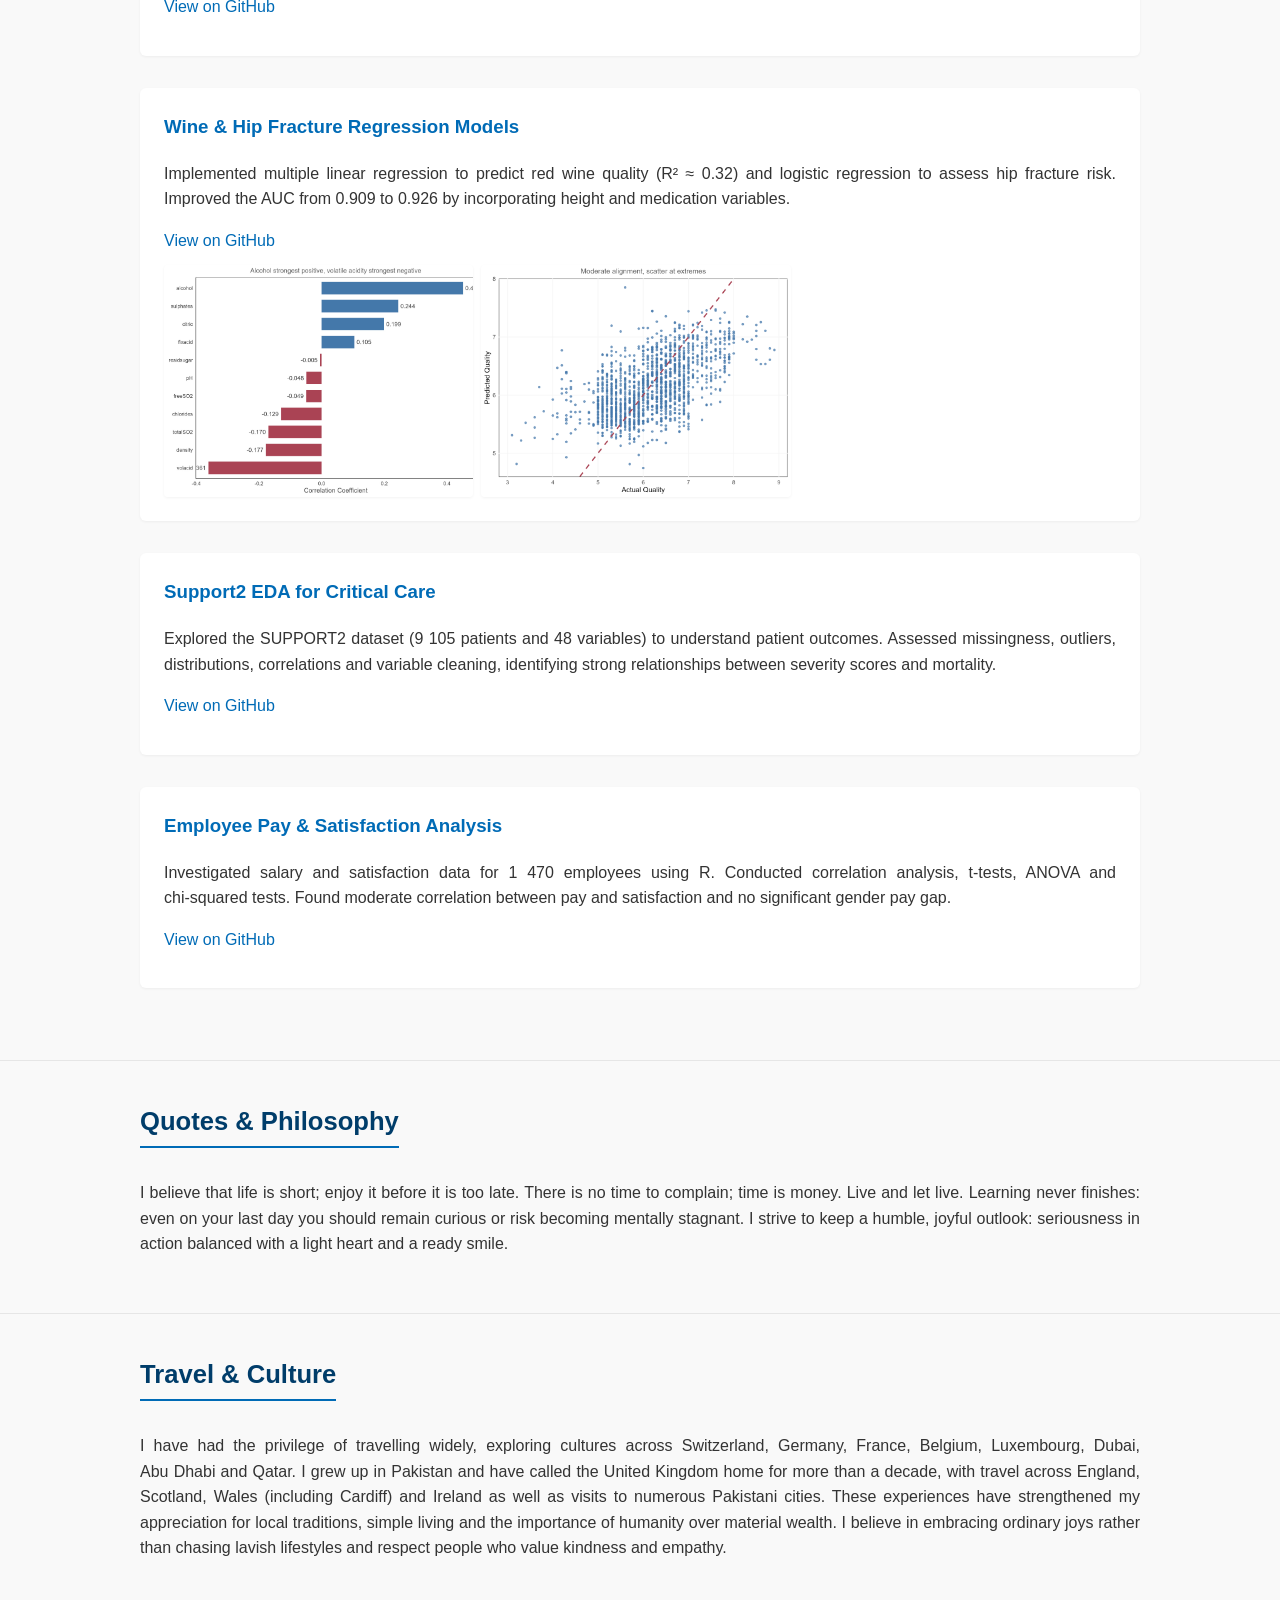
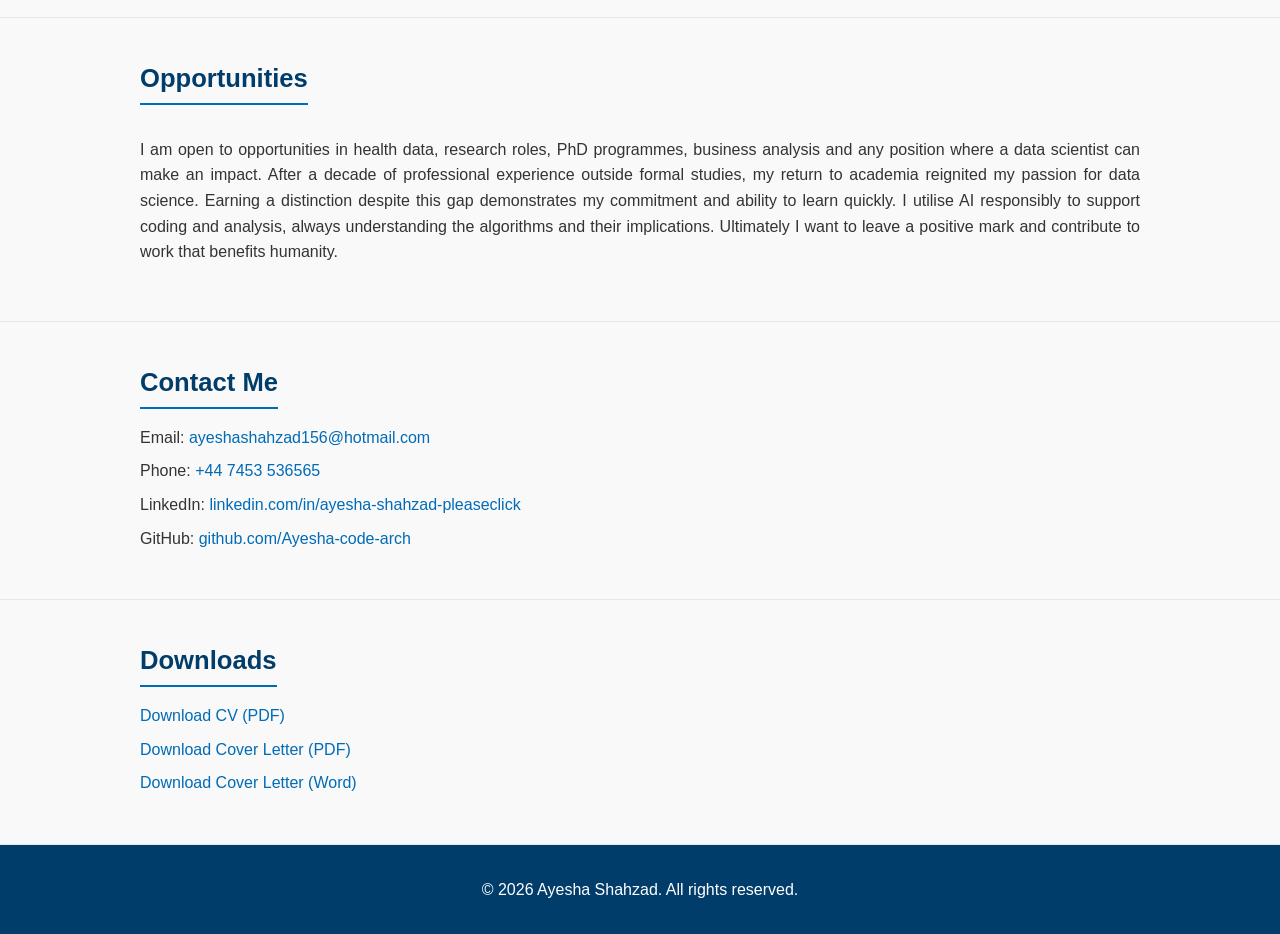
==== commit 7299fb8c: "Add updated portfolio website with galleries, visualisations, contact info updates, and cover letter" ====
--- a/index.html
+++ b/index.html
@@ -19,6 +19,8 @@
                 <ul>
                     <li><a href="#about">About</a></li>
                     <li><a href="#projects">Projects</a></li>
+                    <!-- Added link to new visualisations page -->
+                    <li><a href="visualisations.html">Visualisations</a></li>
                     <li><a href="#contact">Contact</a></li>
                     <li><a href="#downloads">Downloads</a></li>
                 </ul>
@@ -46,6 +48,7 @@
         <div class="container">
             <h2>About Me</h2>
             <p>I am a data scientist with a knack for turning numbers into narratives. After earning a Master of Science in Data Science with distinction from Kingston University, I have been exploring how generative models can transform glioblastoma histopathology. My expertise spans deep learning, generative AI, classical machine learning and statistical analysis. I thrive on solving real‑world problems across healthcare, finance, aviation, public safety and workforce analytics.</p>
+            <p>Originally from Pakistan, I have made the United Kingdom my home for more than ten years. This cross‑cultural perspective, coupled with extensive travel across Europe and the Middle&nbsp;East, informs both my work ethic and my worldview.</p>
             <p>Beyond the technical, I draw on over a decade of professional experience in customer service and management. This blend of skills helps me bridge the gap between sophisticated analysis and clear business impact. Whether I’m building a data warehouse or training a neural network, my goal is always the same: to deliver insights that matter.</p>
         </div>
     </section>
@@ -147,7 +150,7 @@
     <section id="culture" class="section">
         <div class="container">
             <h2>Travel &amp; Culture</h2>
-            <p>I have had the privilege of travelling widely, exploring cultures across Switzerland, Germany, France, Belgium, Luxembourg, Dubai, Abu Dhabi and Qatar. I grew up in Pakistan and have lived for many years in the United Kingdom, with visits to Ireland and numerous Pakistani cities. These experiences have strengthened my appreciation for local traditions, simple living and the importance of humanity over material wealth. I believe in embracing ordinary joys rather than chasing lavish lifestyles and respect people who value kindness and empathy.</p>
+            <p>I have had the privilege of travelling widely, exploring cultures across Switzerland, Germany, France, Belgium, Luxembourg, Dubai, Abu&nbsp;Dhabi and Qatar. I grew up in Pakistan and have called the United Kingdom home for more than a decade, with travel across England, Scotland, Wales (including Cardiff) and Ireland as well as visits to numerous Pakistani cities. These experiences have strengthened my appreciation for local traditions, simple living and the importance of humanity over material wealth. I believe in embracing ordinary joys rather than chasing lavish lifestyles and respect people who value kindness and empathy.</p>
         </div>
     </section>
 
@@ -165,7 +168,10 @@
             <h2>Contact Me</h2>
             <ul class="contact-list">
                 <li>Email: <a href="mailto:ayeshashahzad156@hotmail.com">ayeshashahzad156@hotmail.com</a></li>
-                <li>LinkedIn: <a href="https://www.linkedin.com/in/ayesha-shahzad" target="_blank" rel="noopener">linkedin.com/in/ayesha-shahzad</a></li>
+                <!-- Added phone contact -->
+                <li>Phone: <a href="tel:+447453536565">+44&nbsp;7453&nbsp;536565</a></li>
+                <!-- Updated LinkedIn URL to the correct profile -->
+                <li>LinkedIn: <a href="https://www.linkedin.com/in/ayesha-shahzad-pleaseclick" target="_blank" rel="noopener">linkedin.com/in/ayesha-shahzad-pleaseclick</a></li>
                 <li>GitHub: <a href="https://github.com/Ayesha-code-arch" target="_blank" rel="noopener">github.com/Ayesha-code-arch</a></li>
             </ul>
         </div>
@@ -176,9 +182,10 @@
         <div class="container">
             <h2>Downloads</h2>
             <ul class="downloads-list">
-                <!-- The files are stored in the root of the repository rather than in a downloads subfolder -->
+                <!-- Downloads available in multiple formats -->
                 <li><a href="Ayesha_Shahzad_CV.pdf" download>Download CV (PDF)</a></li>
-                <li><a href="Ayesha_Shahzad_Cover_Letter.txt" download>Download Cover Letter (TXT)</a></li>
+                <li><a href="Ayesha_Shahzad_Cover_Letter.pdf" download>Download Cover Letter (PDF)</a></li>
+                <li><a href="Ayesha_Shahzad_Cover_Letter.docx" download>Download Cover Letter (Word)</a></li>
             </ul>
         </div>
     </section>
@@ -192,15 +199,28 @@
 
     <!-- Gallery loader script -->
     <script>
-    // Automatically load up to nine images from each project folder
+    /**
+     * Dynamically load project images.
+     *
+     * For projects with images, specify the number of images in the
+     * `projectImageCounts` map. Images are stored in the repository root
+     * using the naming convention `projectX_Y.jpg` where X is the project
+     * number (1-based) and Y is the image index starting at 1. When the
+     * document loads, the script appends the appropriate `<img>` elements
+     * to each gallery container. If a specific image does not exist or fails
+     * to load, the `onerror` handler removes it from the DOM. Projects
+     * without entries in `projectImageCounts` will have empty galleries.
+     */
     document.addEventListener('DOMContentLoaded', () => {
+        const projectImageCounts = {1: 2, 8: 3};
         for (let i = 1; i <= 10; i++) {
             const galleryId = `project${i}-gallery`;
             const gallery = document.getElementById(galleryId);
             if (!gallery) continue;
-            for (let j = 1; j <= 9; j++) {
+            const count = projectImageCounts[i] || 0;
+            for (let j = 1; j <= count; j++) {
                 const img = new Image();
-                img.src = `images/project${i}/${j}.jpg`;
+                img.src = `project${i}_${j}.jpg`;
                 img.alt = `Project ${i} image ${j}`;
                 img.onerror = () => { img.remove(); };
                 gallery.appendChild(img);
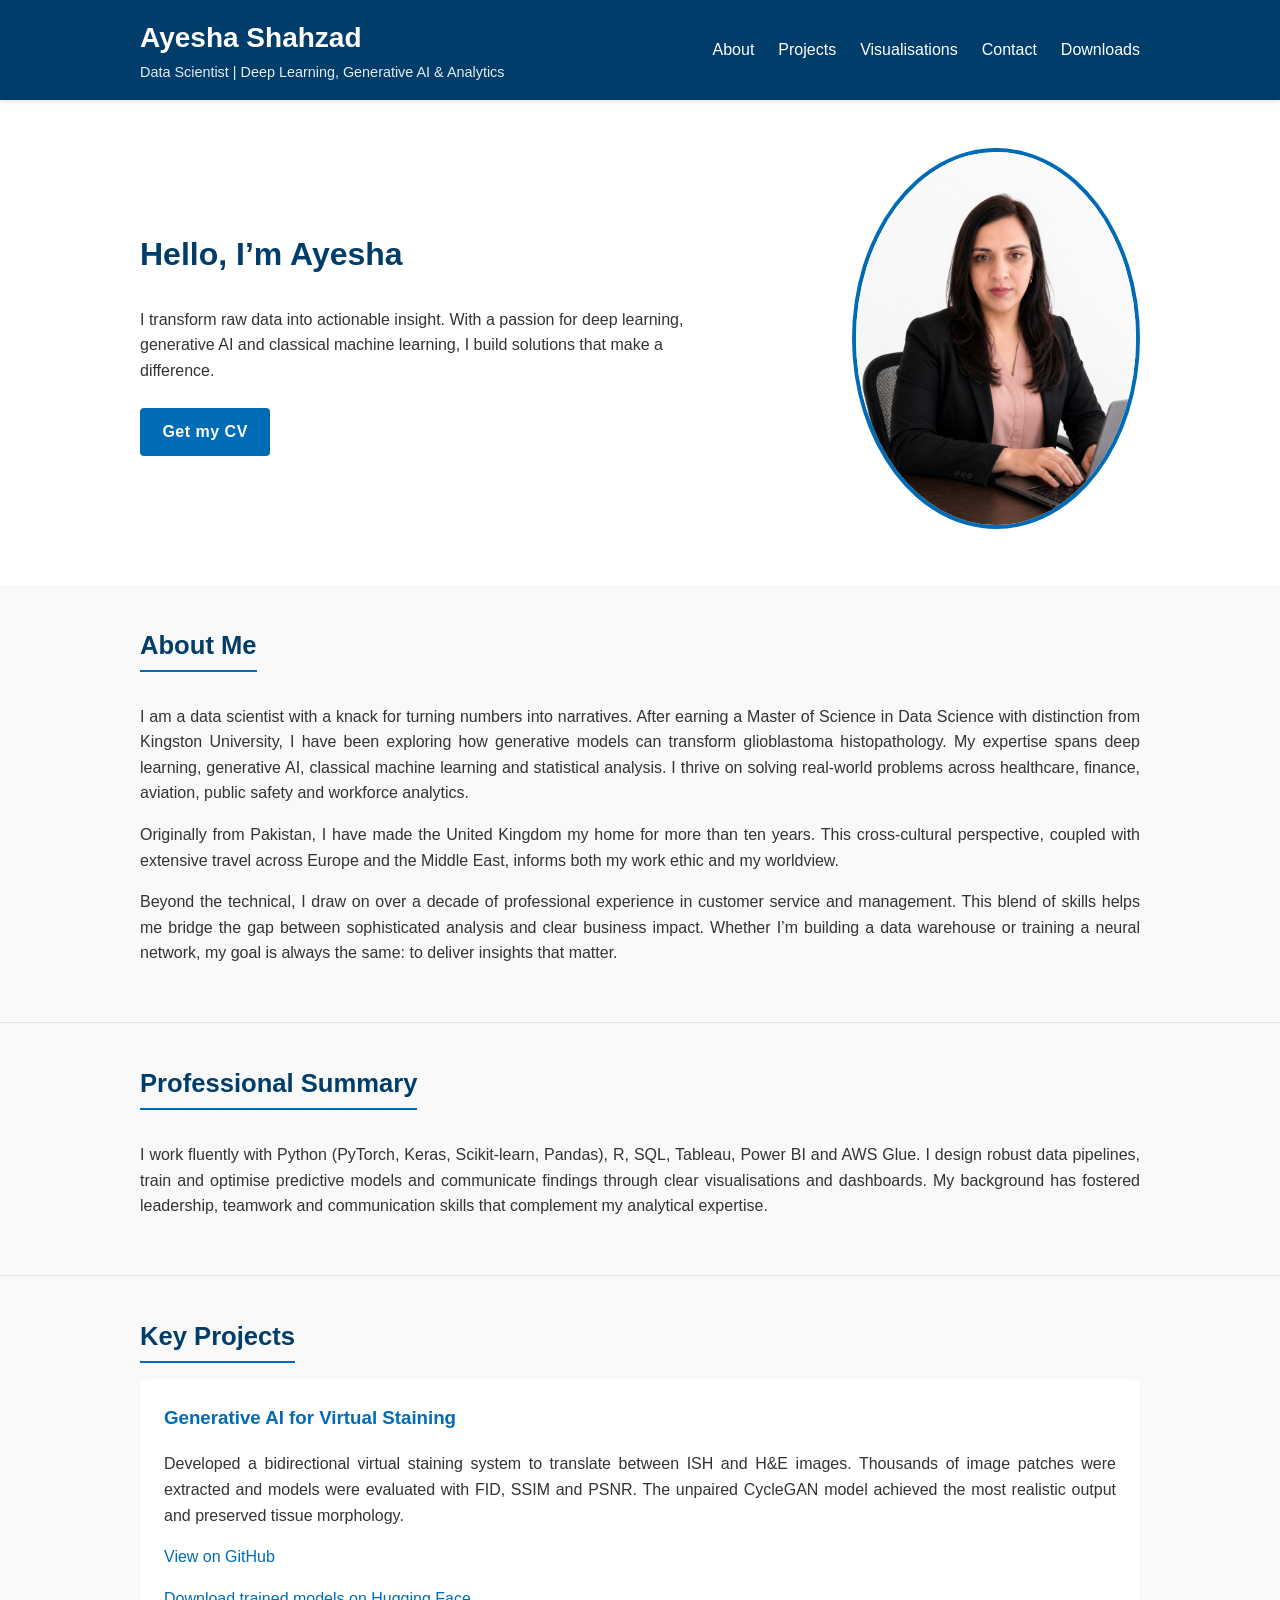
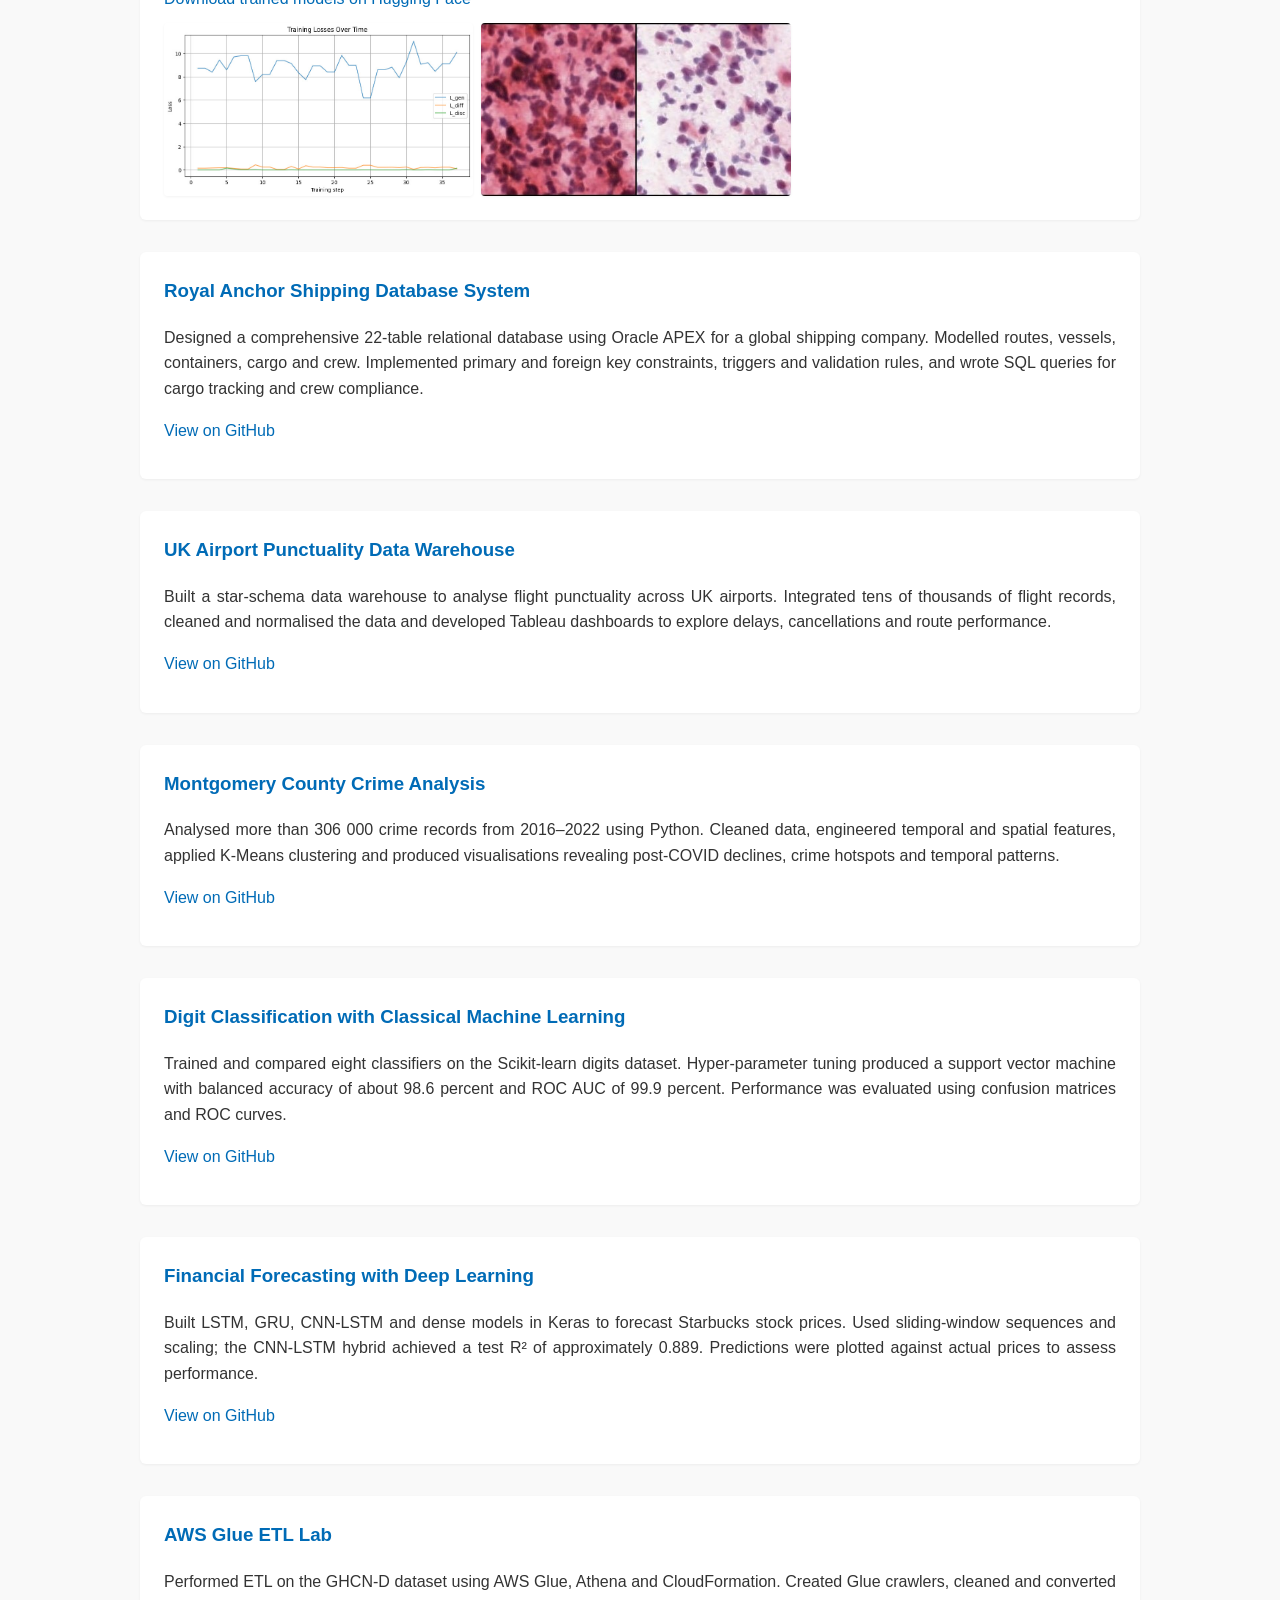
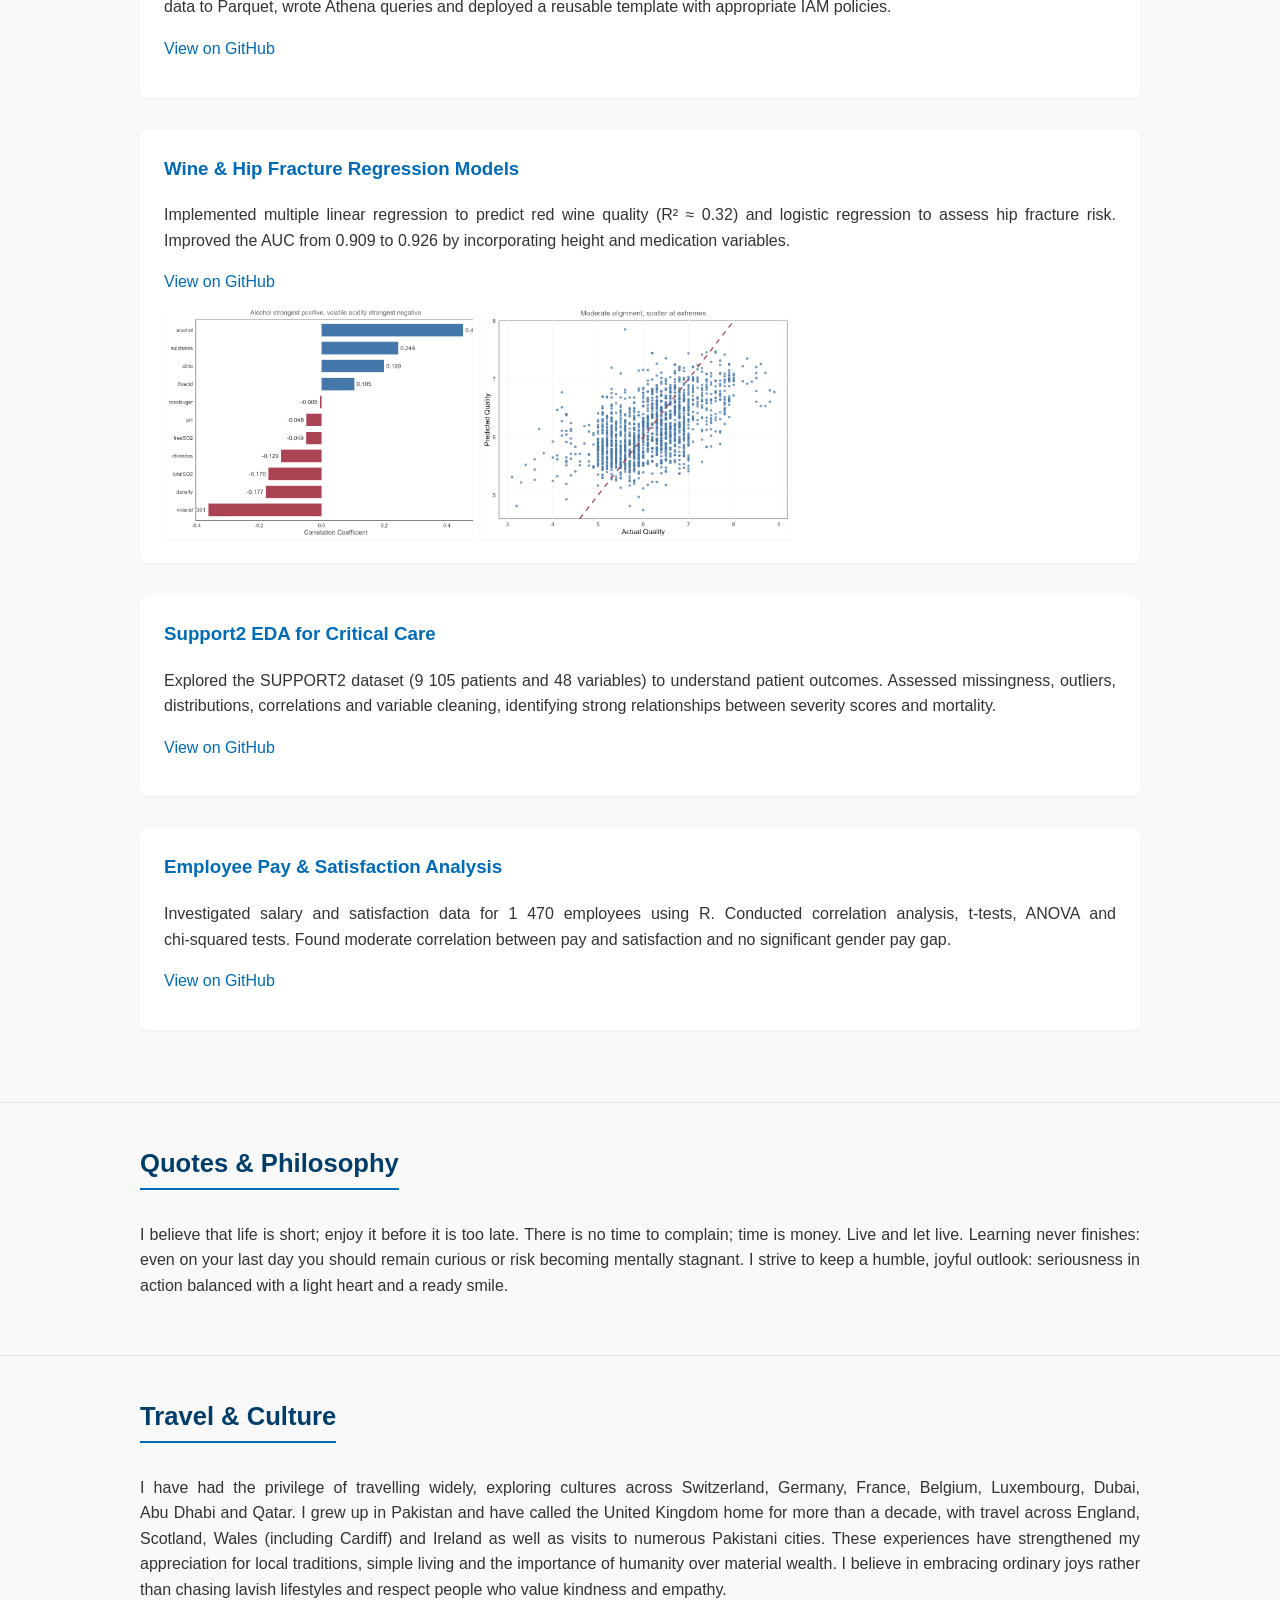
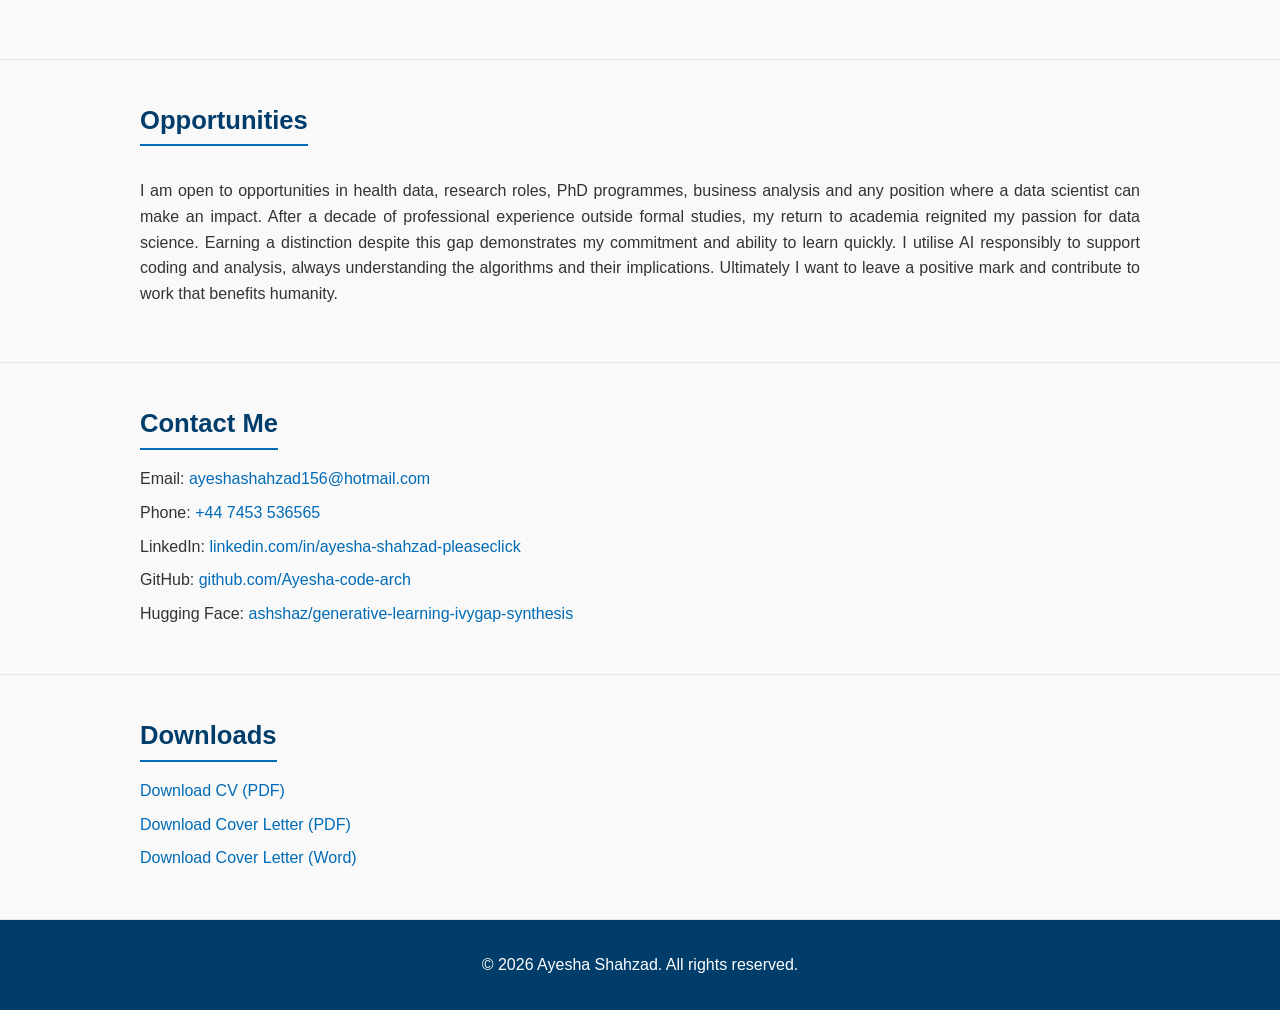
==== commit 79412729: "Add HuggingFace link to Generative AI project and contact section" ====
--- a/index.html
+++ b/index.html
@@ -70,6 +70,7 @@
                 <h3>Generative AI for Virtual Staining</h3>
                 <p>Developed a bidirectional virtual staining system to translate between ISH and H&E images. Thousands of image patches were extracted and models were evaluated with FID, SSIM and PSNR. The unpaired CycleGAN model achieved the most realistic output and preserved tissue morphology.</p>
                 <p><a href="https://github.com/Ayesha-code-arch/generative-learning-applied-on-the-ivygap-medical-imaging-data" target="_blank" rel="noopener">View on GitHub</a></p>
+                <p><a href="https://huggingface.co/ashshaz/generative-learning-ivygap-synthesis" target="_blank" rel="noopener">Download trained models on Hugging Face</a></p>
                 <div id="project1-gallery" class="gallery"></div>
             </div>
             <!-- Project 2 -->
@@ -173,6 +174,7 @@
                 <!-- Updated LinkedIn URL to the correct profile -->
                 <li>LinkedIn: <a href="https://www.linkedin.com/in/ayesha-shahzad-pleaseclick" target="_blank" rel="noopener">linkedin.com/in/ayesha-shahzad-pleaseclick</a></li>
                 <li>GitHub: <a href="https://github.com/Ayesha-code-arch" target="_blank" rel="noopener">github.com/Ayesha-code-arch</a></li>
+                <li>Hugging&nbsp;Face: <a href="https://huggingface.co/ashshaz/generative-learning-ivygap-synthesis" target="_blank" rel="noopener">ashshaz/generative-learning-ivygap-synthesis</a></li>
             </ul>
         </div>
     </section>
